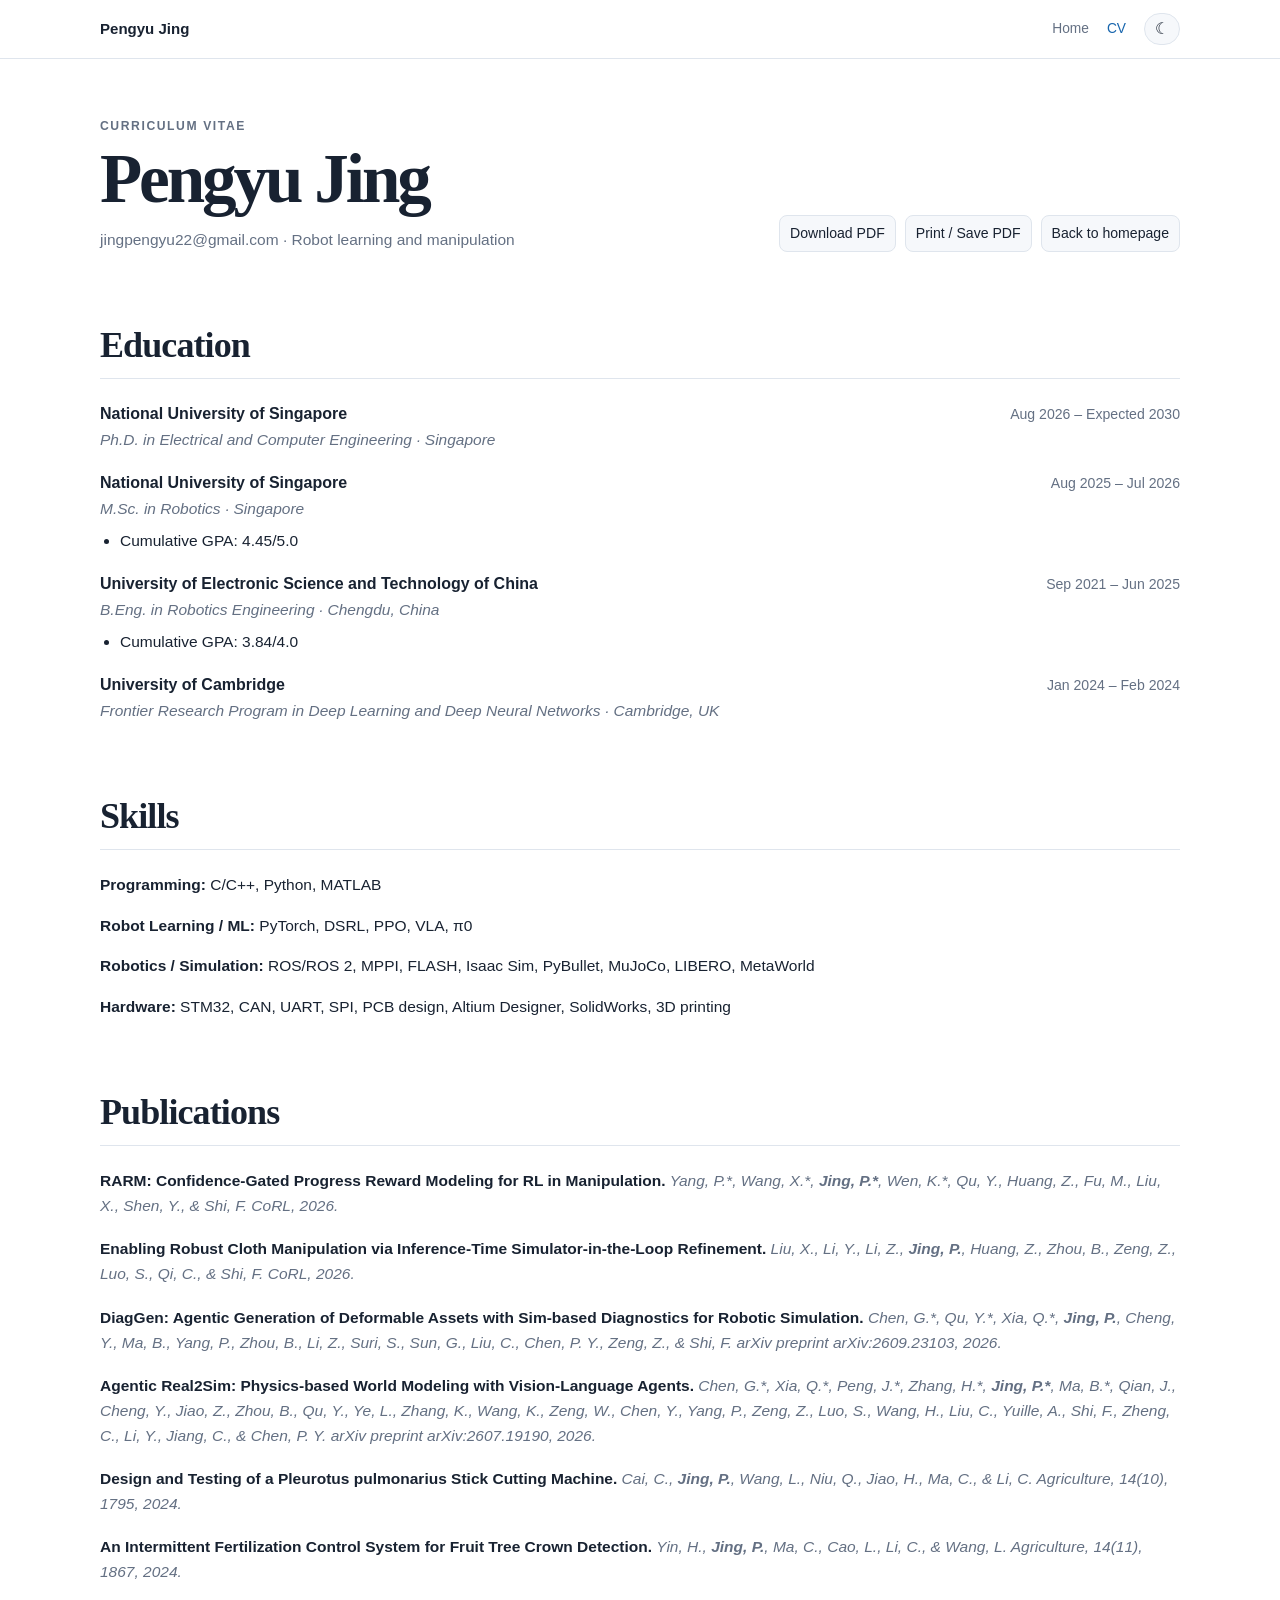
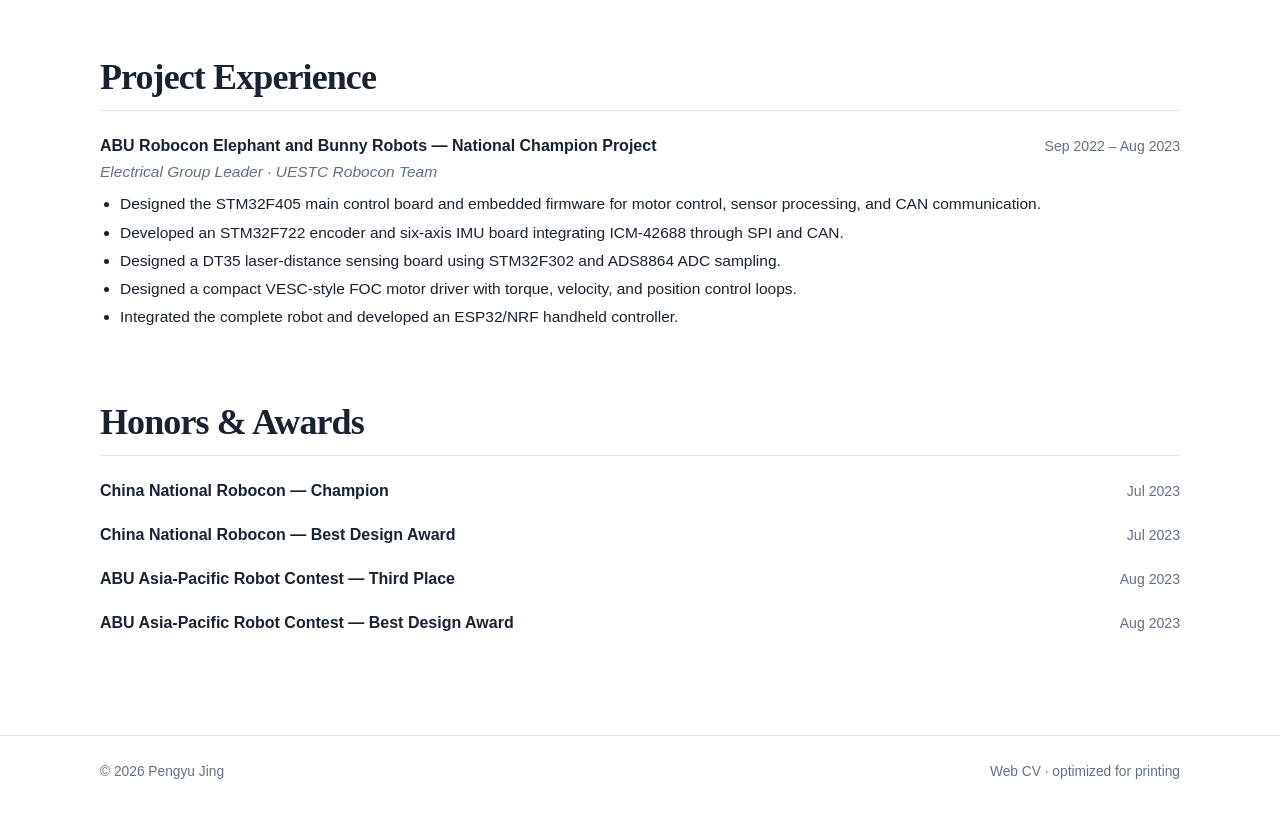
==== cv.html @ 0ee78180 "Add DiagGen and Agentic Real2Sim publications Add both arXiv preprints to the homepage publication l" ====
<!doctype html>
<html lang="en">
<head>
  <meta charset="utf-8">
  <meta name="viewport" content="width=device-width, initial-scale=1">
  <meta name="description" content="Curriculum vitae of Pengyu Jing.">
  <title>CV · Pengyu Jing</title>
  <link rel="canonical" href="https://pengyu-jing.github.io/cv.html">
  <link rel="icon" href="assets/favicon.svg" type="image/svg+xml">
  <link rel="stylesheet" href="assets/style.css">
</head>
<body>
<header class="site-header">
  <nav class="container nav" aria-label="Primary navigation">
    <a class="brand" href="index.html">Pengyu Jing</a>
    <div class="nav-links">
      <a href="index.html">Home</a>
      <a class="active" href="cv.html">CV</a>
      <button class="theme-button" data-theme-toggle aria-label="Toggle theme">☾</button>
    </div>
  </nav>
</header>

<main class="container">
  <div class="cv-header">
    <div>
      <p class="eyebrow">Curriculum Vitae</p>
      <h1>Pengyu Jing</h1>
      <p>jingpengyu22@gmail.com · Robot learning and manipulation</p>
    </div>
    <div class="cv-actions">
      <a class="button" href="assets/Pengyu-Jing-CV.pdf" target="_blank" rel="noreferrer">Download PDF</a>
      <button class="button" onclick="window.print()">Print / Save PDF</button>
      <a class="button" href="index.html">Back to homepage</a>
    </div>
  </div>

  <section class="cv-section">
    <h2>Education</h2>
    <div class="cv-entry">
      <div class="cv-entry-head"><strong>National University of Singapore</strong><span>Aug 2026 – Expected 2030</span></div>
      <em>Ph.D. in Electrical and Computer Engineering · Singapore</em>
    </div>
    <div class="cv-entry">
      <div class="cv-entry-head"><strong>National University of Singapore</strong><span>Aug 2025 – Jul 2026</span></div>
      <em>M.Sc. in Robotics · Singapore</em>
      <ul><li>Cumulative GPA: 4.45/5.0</li></ul>
    </div>
    <div class="cv-entry">
      <div class="cv-entry-head"><strong>University of Electronic Science and Technology of China</strong><span>Sep 2021 – Jun 2025</span></div>
      <em>B.Eng. in Robotics Engineering · Chengdu, China</em>
      <ul><li>Cumulative GPA: 3.84/4.0</li></ul>
    </div>
    <div class="cv-entry">
      <div class="cv-entry-head"><strong>University of Cambridge</strong><span>Jan 2024 – Feb 2024</span></div>
      <em>Frontier Research Program in Deep Learning and Deep Neural Networks · Cambridge, UK</em>
    </div>
  </section>

  <section class="cv-section">
    <h2>Skills</h2>
    <p><strong>Programming:</strong> C/C++, Python, MATLAB</p>
    <p><strong>Robot Learning / ML:</strong> PyTorch, DSRL, PPO, VLA, π0</p>
    <p><strong>Robotics / Simulation:</strong> ROS/ROS 2, MPPI, FLASH, Isaac Sim, PyBullet, MuJoCo, LIBERO, MetaWorld</p>
    <p><strong>Hardware:</strong> STM32, CAN, UART, SPI, PCB design, Altium Designer, SolidWorks, 3D printing</p>
  </section>

  <section class="cv-section">
    <h2>Publications</h2>
    <div class="cv-entry"><strong>RARM: Confidence-Gated Progress Reward Modeling for RL in Manipulation.</strong> <em>Yang, P.*, Wang, X.*, <strong>Jing, P.*</strong>, Wen, K.*, Qu, Y., Huang, Z., Fu, M., Liu, X., Shen, Y., &amp; Shi, F. CoRL, 2026.</em></div>
    <div class="cv-entry"><strong>Enabling Robust Cloth Manipulation via Inference-Time Simulator-in-the-Loop Refinement.</strong> <em>Liu, X., Li, Y., Li, Z., <strong>Jing, P.</strong>, Huang, Z., Zhou, B., Zeng, Z., Luo, S., Qi, C., &amp; Shi, F. CoRL, 2026.</em></div>
    <div class="cv-entry"><strong>DiagGen: Agentic Generation of Deformable Assets with Sim-based Diagnostics for Robotic Simulation.</strong> <em>Chen, G.*, Qu, Y.*, Xia, Q.*, <strong>Jing, P.</strong>, Cheng, Y., Ma, B., Yang, P., Zhou, B., Li, Z., Suri, S., Sun, G., Liu, C., Chen, P. Y., Zeng, Z., &amp; Shi, F. arXiv preprint arXiv:2609.23103, 2026.</em></div>
    <div class="cv-entry"><strong>Agentic Real2Sim: Physics-based World Modeling with Vision-Language Agents.</strong> <em>Chen, G.*, Xia, Q.*, Peng, J.*, Zhang, H.*, <strong>Jing, P.*</strong>, Ma, B.*, Qian, J., Cheng, Y., Jiao, Z., Zhou, B., Qu, Y., Ye, L., Zhang, K., Wang, K., Zeng, W., Chen, Y., Yang, P., Zeng, Z., Luo, S., Wang, H., Liu, C., Yuille, A., Shi, F., Zheng, C., Li, Y., Jiang, C., &amp; Chen, P. Y. arXiv preprint arXiv:2607.19190, 2026.</em></div>
    <div class="cv-entry"><strong>Design and Testing of a Pleurotus pulmonarius Stick Cutting Machine.</strong> <em>Cai, C., <strong>Jing, P.</strong>, Wang, L., Niu, Q., Jiao, H., Ma, C., &amp; Li, C. Agriculture, 14(10), 1795, 2024.</em></div>
    <div class="cv-entry"><strong>An Intermittent Fertilization Control System for Fruit Tree Crown Detection.</strong> <em>Yin, H., <strong>Jing, P.</strong>, Ma, C., Cao, L., Li, C., &amp; Wang, L. Agriculture, 14(11), 1867, 2024.</em></div>
  </section>

  <section class="cv-section">
    <h2>Project Experience</h2>
    <div class="cv-entry">
      <div class="cv-entry-head"><strong>ABU Robocon Elephant and Bunny Robots — National Champion Project</strong><span>Sep 2022 – Aug 2023</span></div>
      <em>Electrical Group Leader · UESTC Robocon Team</em>
      <ul>
        <li>Designed the STM32F405 main control board and embedded firmware for motor control, sensor processing, and CAN communication.</li>
        <li>Developed an STM32F722 encoder and six-axis IMU board integrating ICM-42688 through SPI and CAN.</li>
        <li>Designed a DT35 laser-distance sensing board using STM32F302 and ADS8864 ADC sampling.</li>
        <li>Designed a compact VESC-style FOC motor driver with torque, velocity, and position control loops.</li>
        <li>Integrated the complete robot and developed an ESP32/NRF handheld controller.</li>
      </ul>
    </div>
  </section>

  <section class="cv-section">
    <h2>Honors &amp; Awards</h2>
    <div class="cv-entry"><div class="cv-entry-head"><strong>China National Robocon — Champion</strong><span>Jul 2023</span></div></div>
    <div class="cv-entry"><div class="cv-entry-head"><strong>China National Robocon — Best Design Award</strong><span>Jul 2023</span></div></div>
    <div class="cv-entry"><div class="cv-entry-head"><strong>ABU Asia-Pacific Robot Contest — Third Place</strong><span>Aug 2023</span></div></div>
    <div class="cv-entry"><div class="cv-entry-head"><strong>ABU Asia-Pacific Robot Contest — Best Design Award</strong><span>Aug 2023</span></div></div>
  </section>
</main>

<footer class="site-footer"><div class="container footer-row"><span>© 2026 Pengyu Jing</span><span>Web CV · optimized for printing</span></div></footer>
<script src="assets/script.js"></script>
</body>
</html>
---- assets/style.css ----
:root {
  --bg: #ffffff;
  --surface: #ffffff;
  --surface-soft: #f6f8fb;
  --text: #182231;
  --muted: #647083;
  --line: #dfe5ed;
  --accent: #1765ad;
  --accent-hover: #0f4e89;
  --accent-soft: #edf5ff;
  --shadow-soft: 0 9px 28px rgba(32, 48, 67, 0.07);
  --max-width: 1080px;
}

[data-theme="dark"] {
  --bg: #11161d;
  --surface: #171e27;
  --surface-soft: #1d2631;
  --text: #eef3f8;
  --muted: #a9b5c2;
  --line: #2d3946;
  --accent: #82b4ef;
  --accent-hover: #aed0f5;
  --accent-soft: #1c2d42;
  --shadow-soft: 0 12px 30px rgba(0, 0, 0, 0.2);
}

* { box-sizing: border-box; }
html { scroll-behavior: smooth; }
body {
  margin: 0;
  background: var(--bg);
  color: var(--text);
  font-family: Inter, ui-sans-serif, -apple-system, BlinkMacSystemFont, "Segoe UI", Roboto, Helvetica, Arial, sans-serif;
  font-size: 15.5px;
  line-height: 1.62;
  text-rendering: optimizeLegibility;
}

a { color: var(--accent); text-decoration: none; }
a:hover { color: var(--accent-hover); text-decoration: underline; text-underline-offset: 3px; }
img, video { max-width: 100%; display: block; }

.container { width: min(calc(100% - 56px), var(--max-width)); margin: 0 auto; }

.site-header {
  position: sticky;
  top: 0;
  z-index: 20;
  background: var(--bg);
  background: color-mix(in srgb, var(--bg) 94%, transparent);
  -webkit-backdrop-filter: blur(14px);
  backdrop-filter: blur(14px);
  border-bottom: 1px solid var(--line);
}

.nav {
  min-height: 58px;
  display: flex;
  align-items: center;
  justify-content: space-between;
  gap: 20px;
}

.brand {
  color: var(--text);
  font-size: 0.94rem;
  font-weight: 760;
  white-space: nowrap;
}
.brand:hover { color: var(--text); text-decoration: none; }

.nav-links { display: flex; flex-wrap: wrap; align-items: center; gap: 18px; }
.nav-links a { color: var(--muted); font-size: 0.86rem; }
.nav-links a:hover,
.nav-links a.active { color: var(--accent); text-decoration: none; }

.theme-button {
  width: 36px;
  height: 32px;
  padding: 0;
  border: 1px solid var(--line);
  border-radius: 999px;
  background: var(--surface-soft);
  color: var(--text);
  cursor: pointer;
  font: inherit;
}
.theme-button:hover { border-color: var(--accent); }

main { padding: 48px 0 82px; }
section { scroll-margin-top: 78px; }
main > section:not(.hero) { margin-top: 72px; }

/* Hero: the portrait floats beside the introduction so later content can naturally
   use the space beneath it instead of leaving an empty left column. */
.hero {
  display: flow-root;
}

.profile-column {
  float: left;
  width: clamp(218px, 23vw, 248px);
  margin: 1px clamp(28px, 3.2vw, 42px) 18px 0;
}

.hero-content {
  min-width: 0;
}

.profile-photo {
  width: 100%;
  aspect-ratio: 1 / 1;
  object-fit: cover;
  object-position: center center;
  border-radius: 14px;
  border: 1px solid var(--line);
  box-shadow: var(--shadow-soft);
}

.eyebrow {
  margin: 0 0 8px;
  color: var(--accent);
  font-size: 0.76rem;
  font-weight: 780;
  letter-spacing: 0.13em;
  text-transform: uppercase;
}

h1, h2, h3 { color: var(--text); line-height: 1.22; }
h1 {
  margin: 0 0 3px;
  font-family: Georgia, "Times New Roman", serif;
  font-size: clamp(3rem, 5.4vw, 4.35rem);
  letter-spacing: -0.045em;
  font-weight: 600;
}
h2 {
  margin: 0 0 22px;
  padding: 0 0 10px;
  border-bottom: 1px solid var(--line);
  font-family: Georgia, "Times New Roman", serif;
  font-size: clamp(1.85rem, 3vw, 2.25rem);
  letter-spacing: -0.025em;
  font-weight: 600;
}
h3 { margin: 0 0 6px; font-size: 1rem; }

.hero-role {
  max-width: 760px;
  margin: 0 0 14px;
  color: var(--muted);
  font-size: 1.04rem;
  line-height: 1.48;
}
.hero p:not(.eyebrow):not(.hero-role):not(.highlight-line) { margin: 0 0 12px; }
.highlight-line { margin: 3px 0 0; font-weight: 760; line-height: 1.5; }

.link-row { display: flex; flex-wrap: wrap; gap: 9px; margin-top: 17px; }
.link-pill {
  display: inline-flex;
  align-items: center;
  gap: 7px;
  border: 1px solid var(--line);
  border-radius: 999px;
  padding: 6px 11px;
  color: var(--text);
  background: var(--surface-soft);
  font-size: 0.84rem;
  transition: transform .15s ease, border-color .15s ease, color .15s ease;
}
.link-pill:hover {
  border-color: var(--accent);
  border-color: color-mix(in srgb, var(--accent) 55%, var(--line));
  color: var(--accent);
  text-decoration: none;
  transform: translateY(-1px);
}
.link-pill svg { width: 14px; height: 14px; flex: 0 0 auto; }

.callout {
  clear: both;
  margin-top: 17px;
  padding: 12px 15px;
  border-left: 3px solid var(--accent);
  border-radius: 0 9px 9px 0;
  background: var(--accent-soft);
  font-size: 0.9rem;
}

.news-list { list-style: none; margin: 0; padding: 0; }
.news-list li {
  display: grid;
  grid-template-columns: 102px minmax(0, 1fr);
  gap: 17px;
  padding: 9px 0;
}
.news-date { color: var(--muted); font-size: 0.88rem; font-variant-numeric: tabular-nums; }

.publication {
  display: grid;
  grid-template-columns: 248px minmax(0, 1fr);
  gap: 25px;
  padding: 18px 0 22px;
  border-bottom: 1px solid var(--line);
}
.publication:first-of-type { padding-top: 2px; }
.pub-image {
  width: 248px;
  aspect-ratio: 16 / 9;
  object-fit: contain;
  padding: 7px;
  background: #fff;
  border: 1px solid var(--line);
  border-radius: 10px;
}
.pub-title { color: var(--text); font-size: 1rem; font-weight: 790; line-height: 1.42; }
.pub-authors { margin: 6px 0 2px; color: var(--muted); font-size: 0.88rem; }
.pub-venue { margin: 0 0 7px; font-size: 0.9rem; font-weight: 730; }
.pub-summary { margin: 7px 0 0; color: var(--muted); font-size: 0.9rem; }
.pub-links { display: flex; flex-wrap: wrap; gap: 12px; margin-top: 8px; font-size: 0.88rem; font-weight: 720; }

.compact-publications { margin: 20px 0 0; padding-left: 1.25rem; }
.compact-publications li { padding: 6px 0; }
.compact-publications .meta { color: var(--muted); }

.timeline { display: grid; gap: 0; }
.timeline-item {
  display: grid;
  grid-template-columns: 150px minmax(0, 1fr);
  gap: 28px;
  padding: 13px 0;
}
.timeline-date { color: var(--muted); font-size: 0.88rem; font-variant-numeric: tabular-nums; }
.timeline-copy p { margin: 3px 0 0; color: var(--muted); }

.media-figure { margin: 0 0 20px; }
.media-figure video {
  width: 100%;
  aspect-ratio: 16 / 9;
  background: #000;
  border: 1px solid var(--line);
  border-radius: 12px;
  box-shadow: var(--shadow-soft);
}
.media-figure figcaption { margin-top: 9px; color: var(--muted); font-size: 0.88rem; }

.awards-grid { display: grid; grid-template-columns: repeat(2, minmax(0, 1fr)); gap: 10px; }
.award {
  min-height: 84px;
  padding: 14px 16px;
  border: 1px solid var(--line);
  border-radius: 10px;
  background: var(--surface-soft);
}
.award strong { display: block; font-size: 0.96rem; }
.award span { display: block; margin-top: 3px; color: var(--muted); font-size: 0.84rem; }

.skills { display: flex; flex-wrap: wrap; gap: 8px; }
.skill {
  border: 1px solid var(--line);
  background: var(--surface-soft);
  color: var(--muted);
  padding: 4px 10px;
  border-radius: 999px;
  font-size: 0.82rem;
}

/* CV page */
.cv-header {
  display: flex;
  justify-content: space-between;
  gap: 24px;
  align-items: end;
  margin: 4px 0 30px;
}
.cv-header p { margin: 6px 0 0; color: var(--muted); }
.cv-actions { display: flex; gap: 9px; flex-wrap: wrap; }
.button {
  display: inline-flex;
  align-items: center;
  justify-content: center;
  border: 1px solid var(--line);
  border-radius: 8px;
  padding: 6px 10px;
  color: var(--text);
  background: var(--surface-soft);
  cursor: pointer;
  font: inherit;
  font-size: 0.88rem;
}
.button:hover { border-color: var(--accent); color: var(--accent); text-decoration: none; }
.cv-section { margin-top: 40px; }
.cv-entry { margin: 0 0 18px; }
.cv-entry-head { display: flex; align-items: baseline; justify-content: space-between; gap: 16px; }
.cv-entry-head strong { font-size: 1rem; }
.cv-entry-head span { color: var(--muted); white-space: nowrap; font-size: 0.88rem; }
.cv-entry em { color: var(--muted); }
.cv-entry ul { margin: 7px 0 0; padding-left: 1.25rem; }
.cv-entry li { margin: 3px 0; }

.site-footer {
  border-top: 1px solid var(--line);
  padding: 25px 0 38px;
  color: var(--muted);
  font-size: 0.86rem;
}
.footer-row { display: flex; justify-content: space-between; gap: 20px; flex-wrap: wrap; }

@media (max-width: 820px) {
  .container { width: min(calc(100% - 36px), var(--max-width)); }
  .profile-column { width: 190px; margin-right: 25px; }
  h1 { font-size: clamp(2.65rem, 7vw, 3.45rem); }
  .publication { grid-template-columns: 220px minmax(0, 1fr); gap: 20px; }
  .pub-image { width: 220px; }
}

@media (max-width: 680px) {
  .nav { padding: 10px 0; align-items: flex-start; }
  .nav-links { justify-content: flex-end; gap: 9px 13px; }
  main { padding: 30px 0 58px; }
  .hero { display: block; }
  .profile-column {
    float: none;
    width: min(72vw, 300px);
    margin: 0 auto 22px;
  }
  .profile-photo { border-radius: 13px; }
  .publication { grid-template-columns: 1fr; }
  .pub-image { width: 100%; }
  .timeline-item { grid-template-columns: 1fr; gap: 2px; }
  .cv-header { align-items: flex-start; flex-direction: column; }
}

@media (max-width: 520px) {
  .container { width: min(calc(100% - 36px), var(--max-width)); }
  .brand { display: none; }
  .nav { position: relative; justify-content: flex-start; padding-right: 40px; }
  .nav-links { width: 100%; justify-content: flex-start; gap: 6px 9px; }
  .nav-links a { font-size: 0.77rem; }
  .theme-button { position: absolute; right: 0; top: 9px; width: 31px; height: 27px; }
  main { padding: 26px 0 48px; }
  main > section:not(.hero) { margin-top: 44px; }
  h2 { margin-bottom: 18px; }
  .profile-column { width: min(70vw, 250px); }
  h1 { font-size: clamp(2.5rem, 13vw, 3.2rem); }
  .hero-role { font-size: 0.98rem; }
  .news-list li { grid-template-columns: 1fr; gap: 2px; padding: 8px 0; }
  .awards-grid { grid-template-columns: 1fr; gap: 8px; }
  .award { min-height: 0; padding: 12px 14px; }
}

@media print {
  .site-header, .site-footer, .cv-actions { display: none !important; }
  :root { --text: #000; --muted: #333; --line: #bbb; --bg: #fff; --surface: #fff; --surface-soft: #fff; }
  body { background: #fff; font-size: 10.5pt; line-height: 1.42; }
  main { padding: 0; }
  .container { width: 100%; max-width: none; }
  .cv-section { margin-top: 21px; }
  .cv-entry { break-inside: avoid; margin-bottom: 12px; }
  h2 { font-size: 15pt; margin-bottom: 10px; }
}
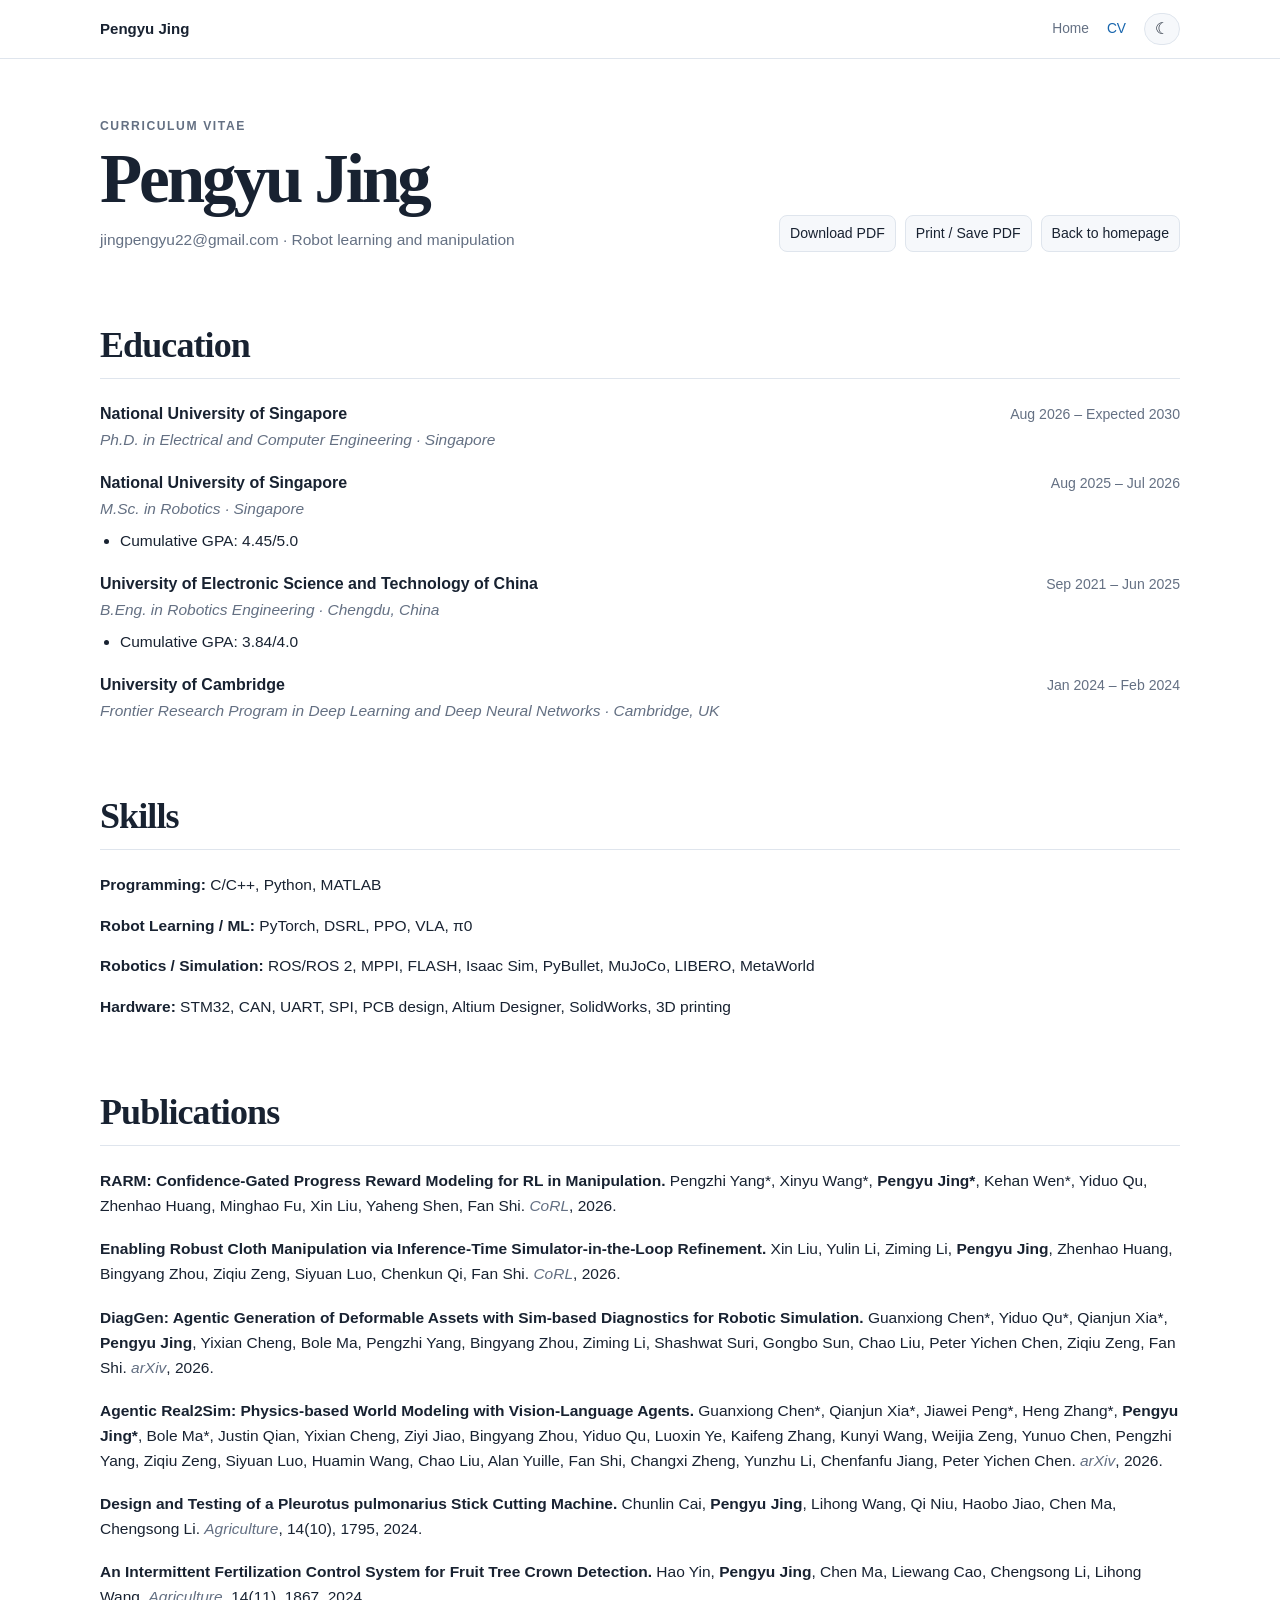
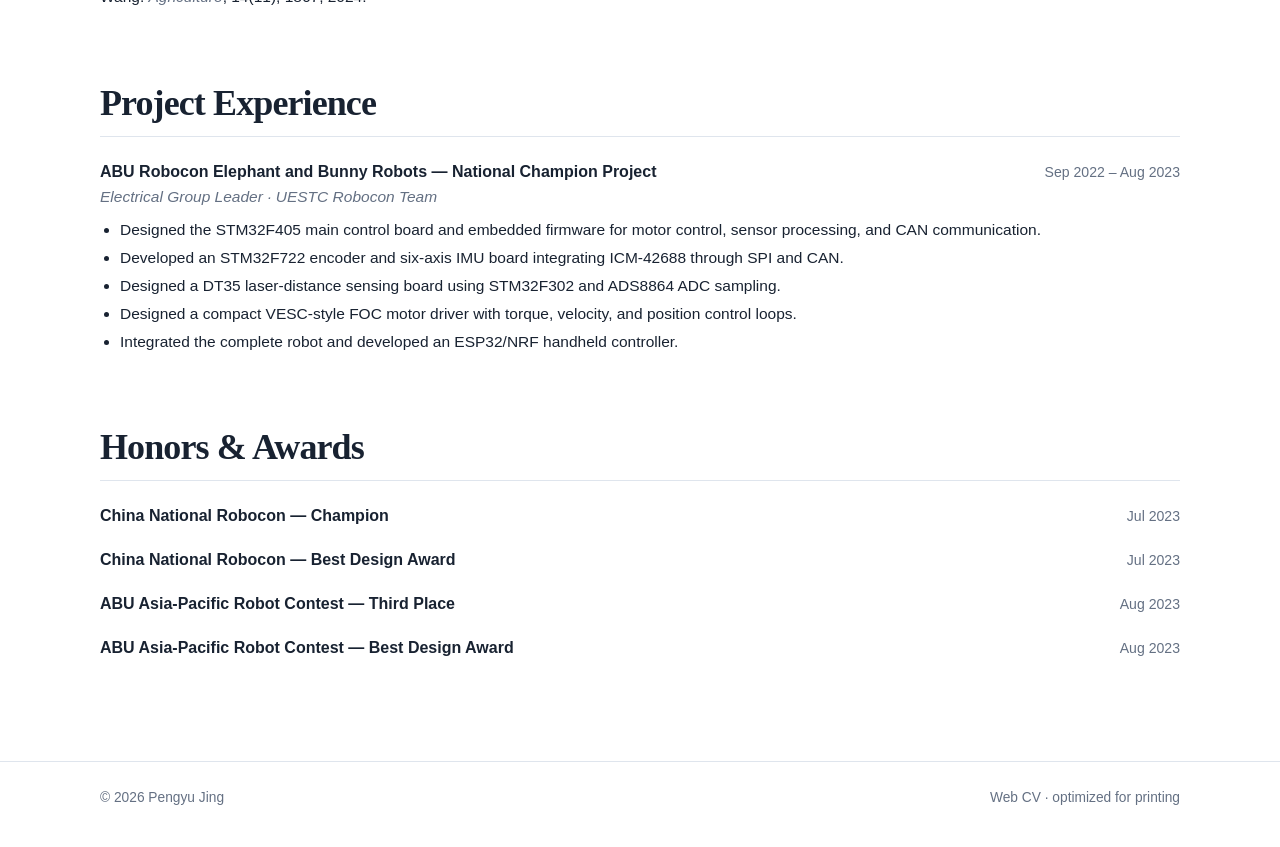
==== commit b341b03f: "Update CV publications format and PDF Use full author names, list all Agentic Real2Sim authors, add " ====
--- a/cv.html
+++ b/cv.html
@@ -67,12 +67,12 @@
 
   <section class="cv-section">
     <h2>Publications</h2>
-    <div class="cv-entry"><strong>RARM: Confidence-Gated Progress Reward Modeling for RL in Manipulation.</strong> <em>Yang, P.*, Wang, X.*, <strong>Jing, P.*</strong>, Wen, K.*, Qu, Y., Huang, Z., Fu, M., Liu, X., Shen, Y., &amp; Shi, F. CoRL, 2026.</em></div>
-    <div class="cv-entry"><strong>Enabling Robust Cloth Manipulation via Inference-Time Simulator-in-the-Loop Refinement.</strong> <em>Liu, X., Li, Y., Li, Z., <strong>Jing, P.</strong>, Huang, Z., Zhou, B., Zeng, Z., Luo, S., Qi, C., &amp; Shi, F. CoRL, 2026.</em></div>
-    <div class="cv-entry"><strong>DiagGen: Agentic Generation of Deformable Assets with Sim-based Diagnostics for Robotic Simulation.</strong> <em>Chen, G.*, Qu, Y.*, Xia, Q.*, <strong>Jing, P.</strong>, Cheng, Y., Ma, B., Yang, P., Zhou, B., Li, Z., Suri, S., Sun, G., Liu, C., Chen, P. Y., Zeng, Z., &amp; Shi, F. arXiv preprint arXiv:2609.23103, 2026.</em></div>
-    <div class="cv-entry"><strong>Agentic Real2Sim: Physics-based World Modeling with Vision-Language Agents.</strong> <em>Chen, G.*, Xia, Q.*, Peng, J.*, Zhang, H.*, <strong>Jing, P.*</strong>, Ma, B.*, Qian, J., Cheng, Y., Jiao, Z., Zhou, B., Qu, Y., Ye, L., Zhang, K., Wang, K., Zeng, W., Chen, Y., Yang, P., Zeng, Z., Luo, S., Wang, H., Liu, C., Yuille, A., Shi, F., Zheng, C., Li, Y., Jiang, C., &amp; Chen, P. Y. arXiv preprint arXiv:2607.19190, 2026.</em></div>
-    <div class="cv-entry"><strong>Design and Testing of a Pleurotus pulmonarius Stick Cutting Machine.</strong> <em>Cai, C., <strong>Jing, P.</strong>, Wang, L., Niu, Q., Jiao, H., Ma, C., &amp; Li, C. Agriculture, 14(10), 1795, 2024.</em></div>
-    <div class="cv-entry"><strong>An Intermittent Fertilization Control System for Fruit Tree Crown Detection.</strong> <em>Yin, H., <strong>Jing, P.</strong>, Ma, C., Cao, L., Li, C., &amp; Wang, L. Agriculture, 14(11), 1867, 2024.</em></div>
+    <div class="cv-entry"><strong>RARM: Confidence-Gated Progress Reward Modeling for RL in Manipulation.</strong> Pengzhi Yang*, Xinyu Wang*, <strong>Pengyu Jing*</strong>, Kehan Wen*, Yiduo Qu, Zhenhao Huang, Minghao Fu, Xin Liu, Yaheng Shen, Fan Shi. <em>CoRL</em>, 2026.</div>
+    <div class="cv-entry"><strong>Enabling Robust Cloth Manipulation via Inference-Time Simulator-in-the-Loop Refinement.</strong> Xin Liu, Yulin Li, Ziming Li, <strong>Pengyu Jing</strong>, Zhenhao Huang, Bingyang Zhou, Ziqiu Zeng, Siyuan Luo, Chenkun Qi, Fan Shi. <em>CoRL</em>, 2026.</div>
+    <div class="cv-entry"><strong>DiagGen: Agentic Generation of Deformable Assets with Sim-based Diagnostics for Robotic Simulation.</strong> Guanxiong Chen*, Yiduo Qu*, Qianjun Xia*, <strong>Pengyu Jing</strong>, Yixian Cheng, Bole Ma, Pengzhi Yang, Bingyang Zhou, Ziming Li, Shashwat Suri, Gongbo Sun, Chao Liu, Peter Yichen Chen, Ziqiu Zeng, Fan Shi. <em>arXiv</em>, 2026.</div>
+    <div class="cv-entry"><strong>Agentic Real2Sim: Physics-based World Modeling with Vision-Language Agents.</strong> Guanxiong Chen*, Qianjun Xia*, Jiawei Peng*, Heng Zhang*, <strong>Pengyu Jing*</strong>, Bole Ma*, Justin Qian, Yixian Cheng, Ziyi Jiao, Bingyang Zhou, Yiduo Qu, Luoxin Ye, Kaifeng Zhang, Kunyi Wang, Weijia Zeng, Yunuo Chen, Pengzhi Yang, Ziqiu Zeng, Siyuan Luo, Huamin Wang, Chao Liu, Alan Yuille, Fan Shi, Changxi Zheng, Yunzhu Li, Chenfanfu Jiang, Peter Yichen Chen. <em>arXiv</em>, 2026.</div>
+    <div class="cv-entry"><strong>Design and Testing of a Pleurotus pulmonarius Stick Cutting Machine.</strong> Chunlin Cai, <strong>Pengyu Jing</strong>, Lihong Wang, Qi Niu, Haobo Jiao, Chen Ma, Chengsong Li. <em>Agriculture</em>, 14(10), 1795, 2024.</div>
+    <div class="cv-entry"><strong>An Intermittent Fertilization Control System for Fruit Tree Crown Detection.</strong> Hao Yin, <strong>Pengyu Jing</strong>, Chen Ma, Liewang Cao, Chengsong Li, Lihong Wang. <em>Agriculture</em>, 14(11), 1867, 2024.</div>
   </section>
 
   <section class="cv-section">
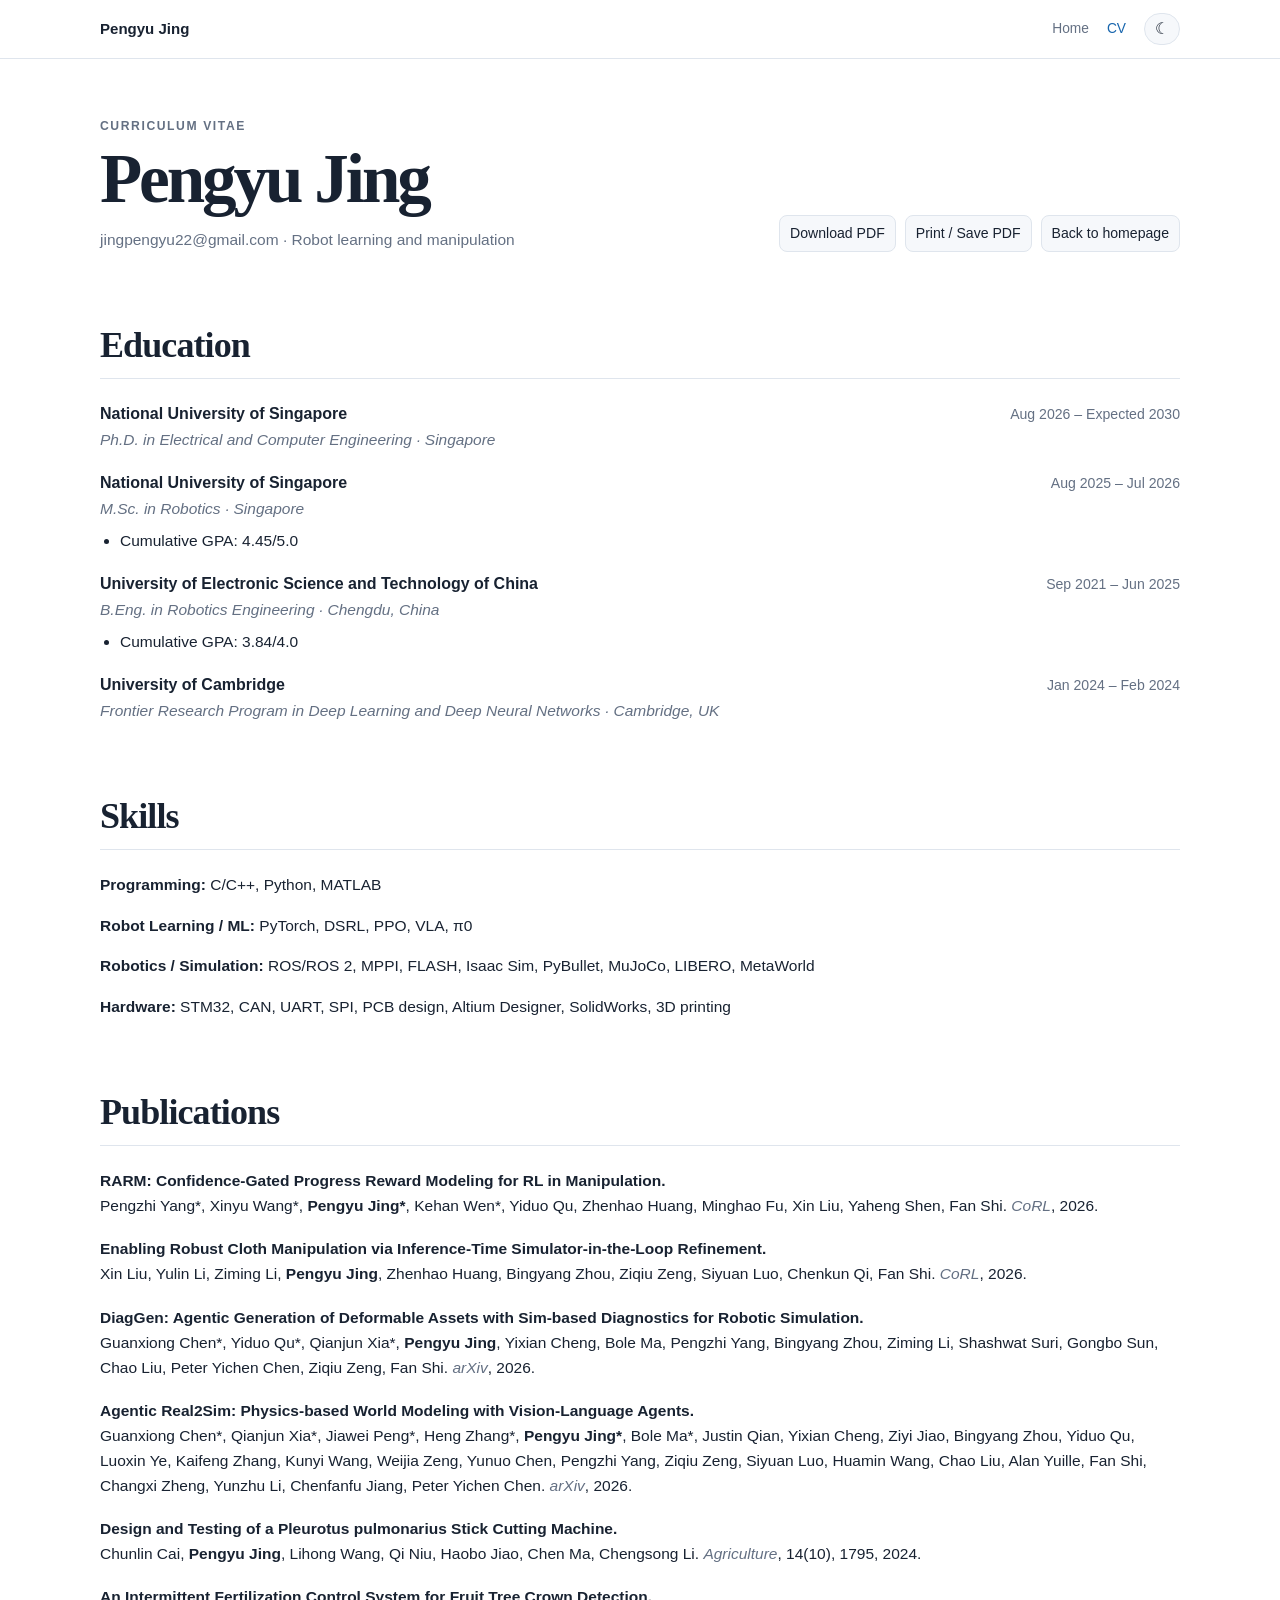
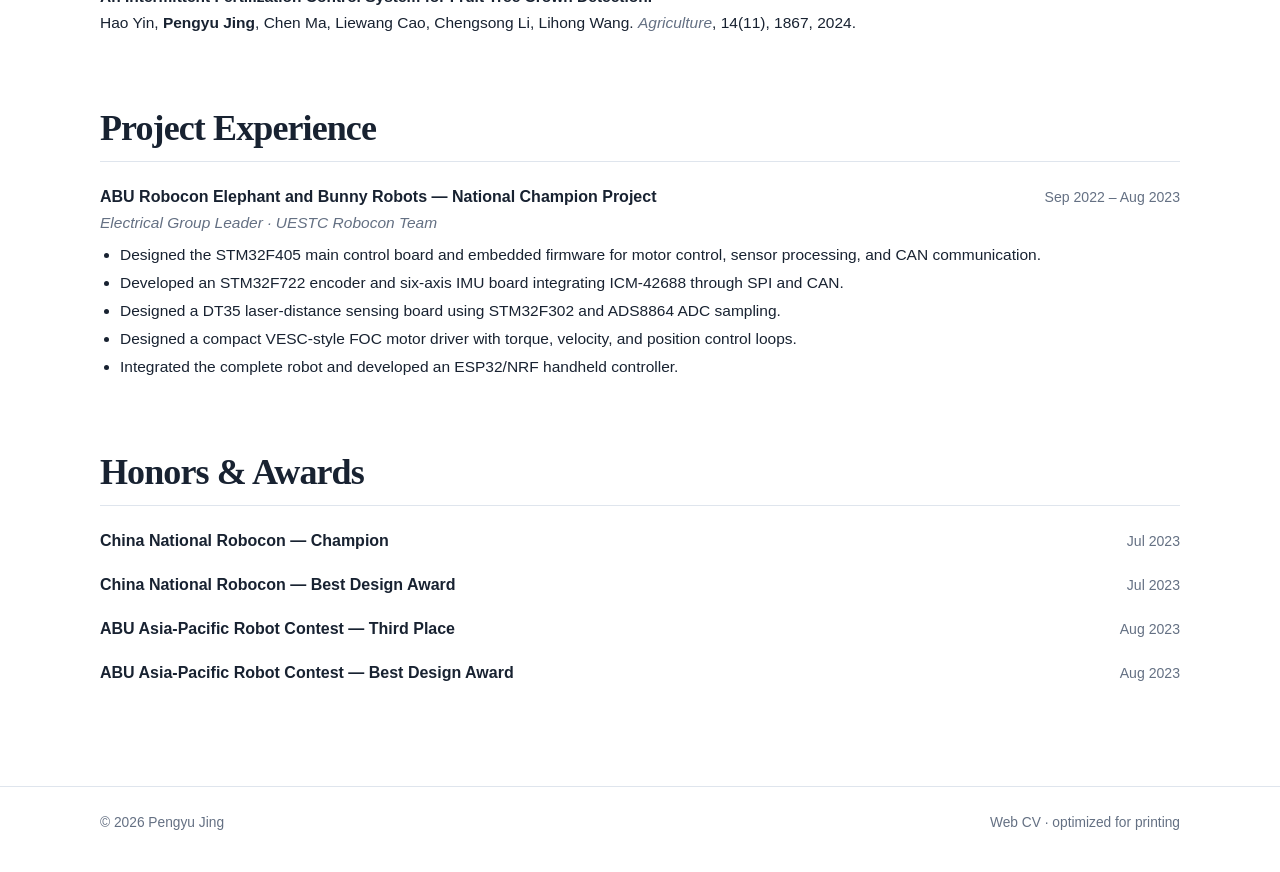
==== commit 25065dfd: "Put CV publication authors on their own line" ====
--- a/cv.html
+++ b/cv.html
@@ -67,12 +67,12 @@
 
   <section class="cv-section">
     <h2>Publications</h2>
-    <div class="cv-entry"><strong>RARM: Confidence-Gated Progress Reward Modeling for RL in Manipulation.</strong> Pengzhi Yang*, Xinyu Wang*, <strong>Pengyu Jing*</strong>, Kehan Wen*, Yiduo Qu, Zhenhao Huang, Minghao Fu, Xin Liu, Yaheng Shen, Fan Shi. <em>CoRL</em>, 2026.</div>
-    <div class="cv-entry"><strong>Enabling Robust Cloth Manipulation via Inference-Time Simulator-in-the-Loop Refinement.</strong> Xin Liu, Yulin Li, Ziming Li, <strong>Pengyu Jing</strong>, Zhenhao Huang, Bingyang Zhou, Ziqiu Zeng, Siyuan Luo, Chenkun Qi, Fan Shi. <em>CoRL</em>, 2026.</div>
-    <div class="cv-entry"><strong>DiagGen: Agentic Generation of Deformable Assets with Sim-based Diagnostics for Robotic Simulation.</strong> Guanxiong Chen*, Yiduo Qu*, Qianjun Xia*, <strong>Pengyu Jing</strong>, Yixian Cheng, Bole Ma, Pengzhi Yang, Bingyang Zhou, Ziming Li, Shashwat Suri, Gongbo Sun, Chao Liu, Peter Yichen Chen, Ziqiu Zeng, Fan Shi. <em>arXiv</em>, 2026.</div>
-    <div class="cv-entry"><strong>Agentic Real2Sim: Physics-based World Modeling with Vision-Language Agents.</strong> Guanxiong Chen*, Qianjun Xia*, Jiawei Peng*, Heng Zhang*, <strong>Pengyu Jing*</strong>, Bole Ma*, Justin Qian, Yixian Cheng, Ziyi Jiao, Bingyang Zhou, Yiduo Qu, Luoxin Ye, Kaifeng Zhang, Kunyi Wang, Weijia Zeng, Yunuo Chen, Pengzhi Yang, Ziqiu Zeng, Siyuan Luo, Huamin Wang, Chao Liu, Alan Yuille, Fan Shi, Changxi Zheng, Yunzhu Li, Chenfanfu Jiang, Peter Yichen Chen. <em>arXiv</em>, 2026.</div>
-    <div class="cv-entry"><strong>Design and Testing of a Pleurotus pulmonarius Stick Cutting Machine.</strong> Chunlin Cai, <strong>Pengyu Jing</strong>, Lihong Wang, Qi Niu, Haobo Jiao, Chen Ma, Chengsong Li. <em>Agriculture</em>, 14(10), 1795, 2024.</div>
-    <div class="cv-entry"><strong>An Intermittent Fertilization Control System for Fruit Tree Crown Detection.</strong> Hao Yin, <strong>Pengyu Jing</strong>, Chen Ma, Liewang Cao, Chengsong Li, Lihong Wang. <em>Agriculture</em>, 14(11), 1867, 2024.</div>
+    <div class="cv-entry"><strong>RARM: Confidence-Gated Progress Reward Modeling for RL in Manipulation.</strong><br>Pengzhi Yang*, Xinyu Wang*, <strong>Pengyu Jing*</strong>, Kehan Wen*, Yiduo Qu, Zhenhao Huang, Minghao Fu, Xin Liu, Yaheng Shen, Fan Shi. <em>CoRL</em>, 2026.</div>
+    <div class="cv-entry"><strong>Enabling Robust Cloth Manipulation via Inference-Time Simulator-in-the-Loop Refinement.</strong><br>Xin Liu, Yulin Li, Ziming Li, <strong>Pengyu Jing</strong>, Zhenhao Huang, Bingyang Zhou, Ziqiu Zeng, Siyuan Luo, Chenkun Qi, Fan Shi. <em>CoRL</em>, 2026.</div>
+    <div class="cv-entry"><strong>DiagGen: Agentic Generation of Deformable Assets with Sim-based Diagnostics for Robotic Simulation.</strong><br>Guanxiong Chen*, Yiduo Qu*, Qianjun Xia*, <strong>Pengyu Jing</strong>, Yixian Cheng, Bole Ma, Pengzhi Yang, Bingyang Zhou, Ziming Li, Shashwat Suri, Gongbo Sun, Chao Liu, Peter Yichen Chen, Ziqiu Zeng, Fan Shi. <em>arXiv</em>, 2026.</div>
+    <div class="cv-entry"><strong>Agentic Real2Sim: Physics-based World Modeling with Vision-Language Agents.</strong><br>Guanxiong Chen*, Qianjun Xia*, Jiawei Peng*, Heng Zhang*, <strong>Pengyu Jing*</strong>, Bole Ma*, Justin Qian, Yixian Cheng, Ziyi Jiao, Bingyang Zhou, Yiduo Qu, Luoxin Ye, Kaifeng Zhang, Kunyi Wang, Weijia Zeng, Yunuo Chen, Pengzhi Yang, Ziqiu Zeng, Siyuan Luo, Huamin Wang, Chao Liu, Alan Yuille, Fan Shi, Changxi Zheng, Yunzhu Li, Chenfanfu Jiang, Peter Yichen Chen. <em>arXiv</em>, 2026.</div>
+    <div class="cv-entry"><strong>Design and Testing of a Pleurotus pulmonarius Stick Cutting Machine.</strong><br>Chunlin Cai, <strong>Pengyu Jing</strong>, Lihong Wang, Qi Niu, Haobo Jiao, Chen Ma, Chengsong Li. <em>Agriculture</em>, 14(10), 1795, 2024.</div>
+    <div class="cv-entry"><strong>An Intermittent Fertilization Control System for Fruit Tree Crown Detection.</strong><br>Hao Yin, <strong>Pengyu Jing</strong>, Chen Ma, Liewang Cao, Chengsong Li, Lihong Wang. <em>Agriculture</em>, 14(11), 1867, 2024.</div>
   </section>
 
   <section class="cv-section">
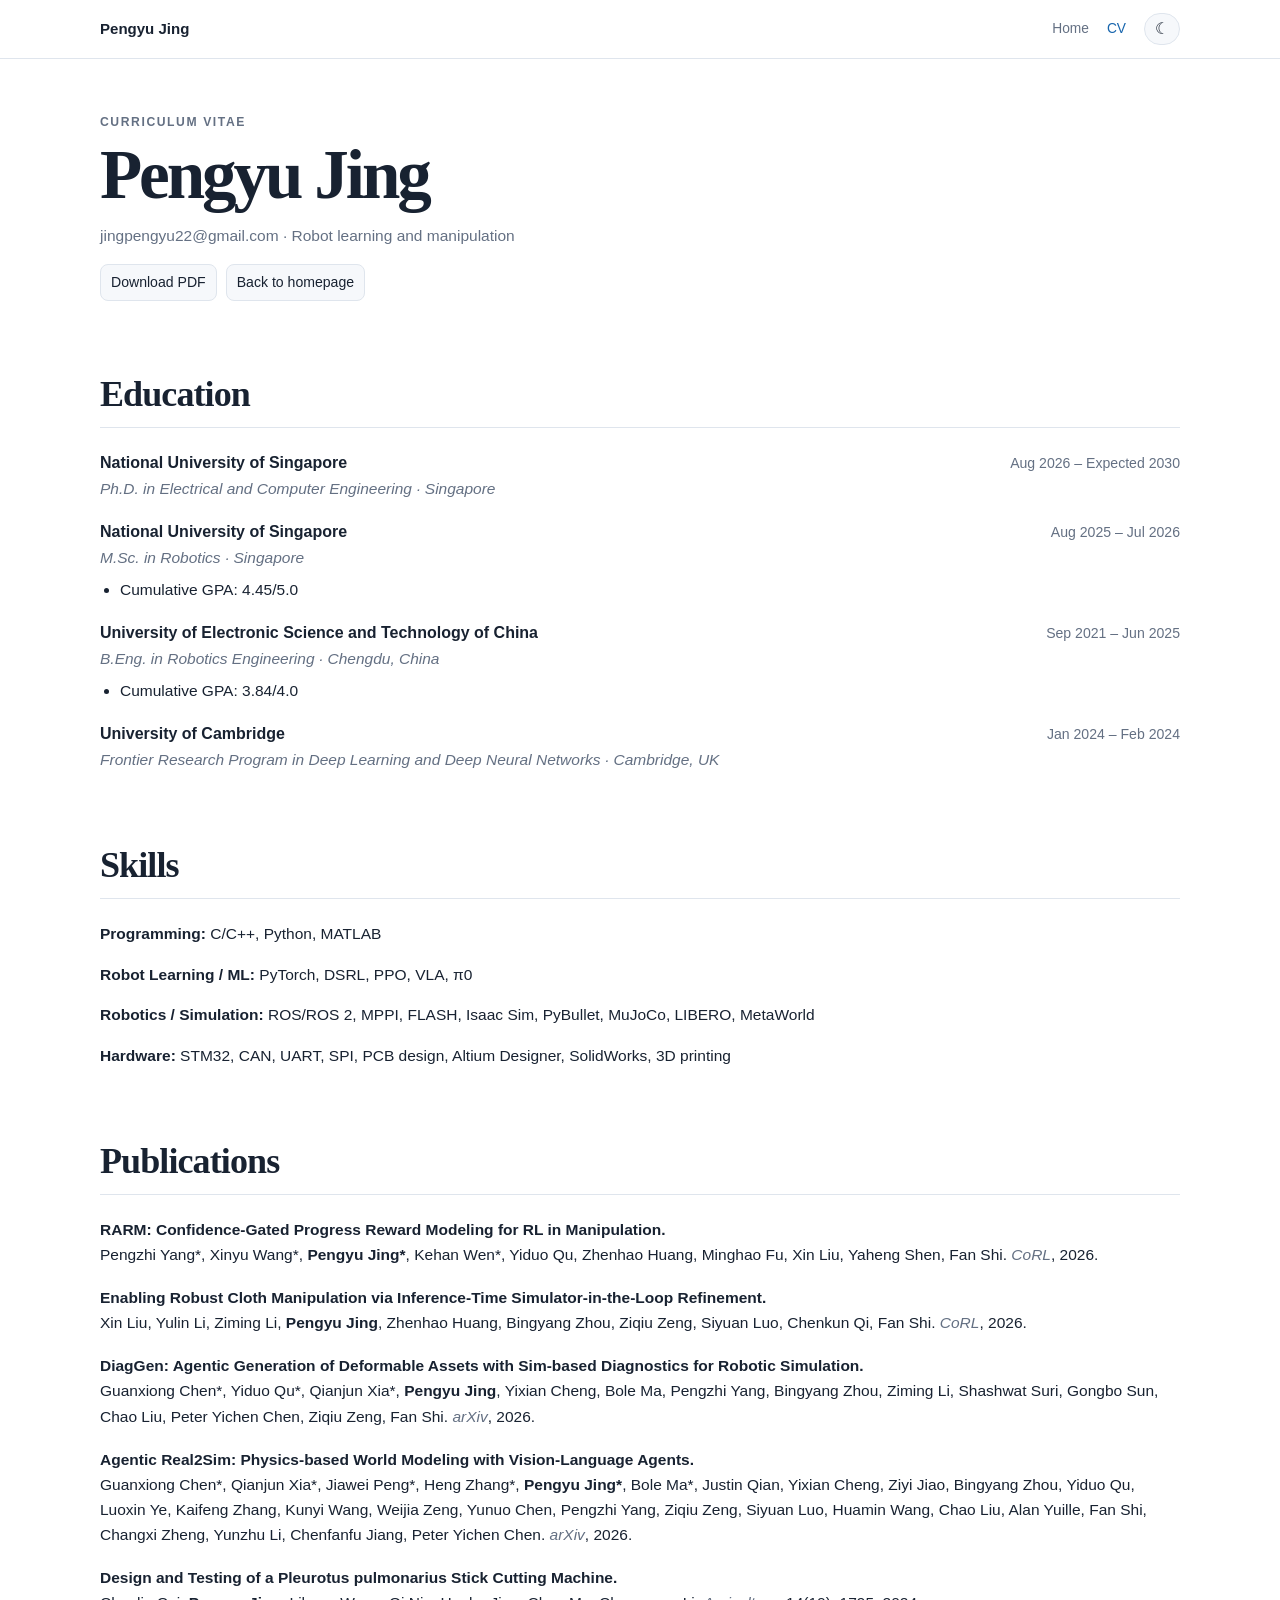
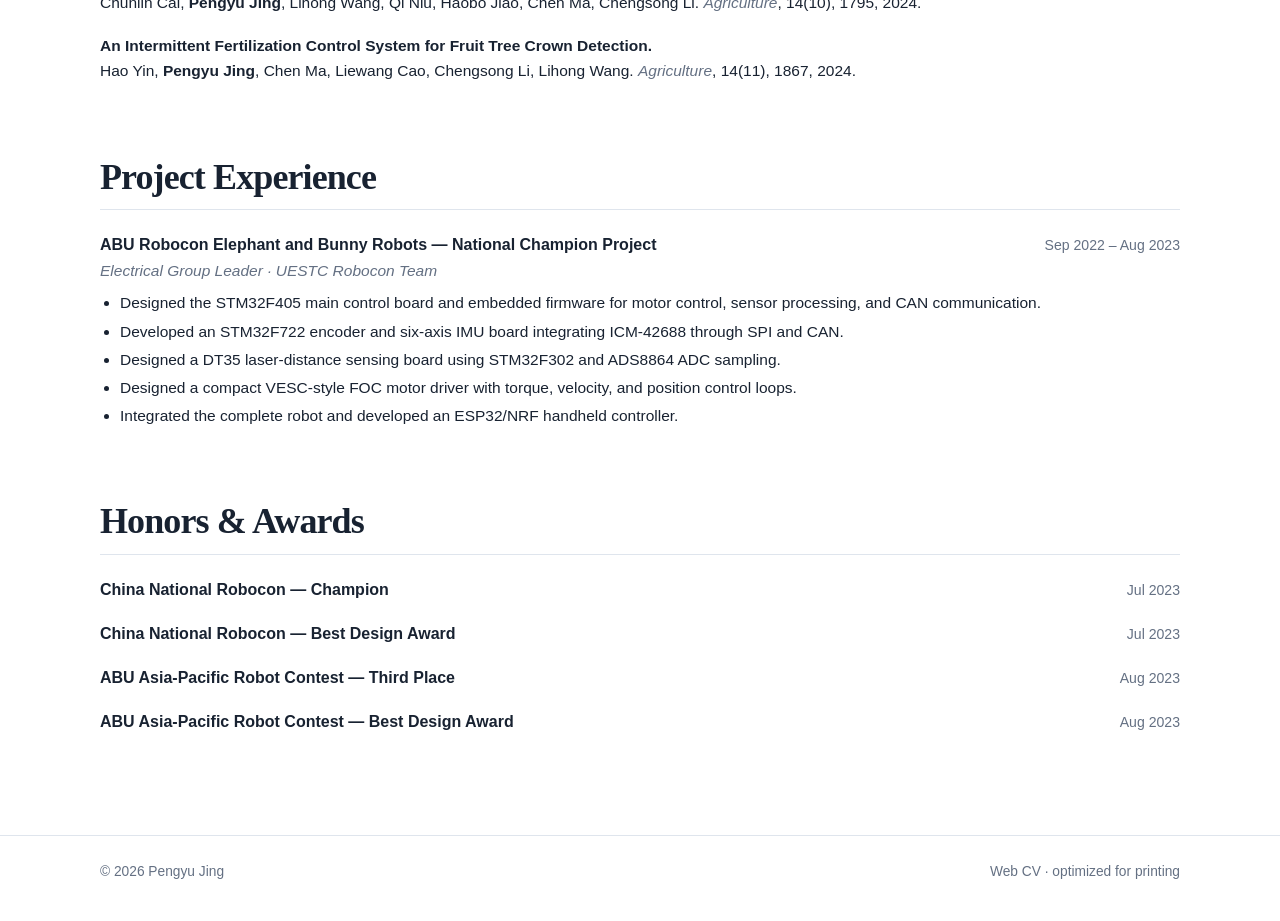
==== commit 560402f5: "Remove CV print button and move actions below header Co-Authored-By: Claude Opus 5.5 <noreply@anthro" ====
--- a/cv.html
+++ b/cv.html
@@ -30,7 +30,6 @@
     </div>
     <div class="cv-actions">
       <a class="button" href="assets/Pengyu-Jing-CV.pdf" target="_blank" rel="noreferrer">Download PDF</a>
-      <button class="button" onclick="window.print()">Print / Save PDF</button>
       <a class="button" href="index.html">Back to homepage</a>
     </div>
   </div>
--- a/assets/style.css
+++ b/assets/style.css
@@ -267,15 +267,9 @@
 }
 
 /* CV page */
-.cv-header {
-  display: flex;
-  justify-content: space-between;
-  gap: 24px;
-  align-items: end;
-  margin: 4px 0 30px;
-}
+.cv-header { margin: 4px 0 30px; }
 .cv-header p { margin: 6px 0 0; color: var(--muted); }
-.cv-actions { display: flex; gap: 9px; flex-wrap: wrap; }
+.cv-actions { display: flex; gap: 9px; flex-wrap: wrap; margin-top: 16px; }
 .button {
   display: inline-flex;
   align-items: center;
@@ -329,7 +323,6 @@
   .publication { grid-template-columns: 1fr; }
   .pub-image { width: 100%; }
   .timeline-item { grid-template-columns: 1fr; gap: 2px; }
-  .cv-header { align-items: flex-start; flex-direction: column; }
 }
 
 @media (max-width: 520px) {
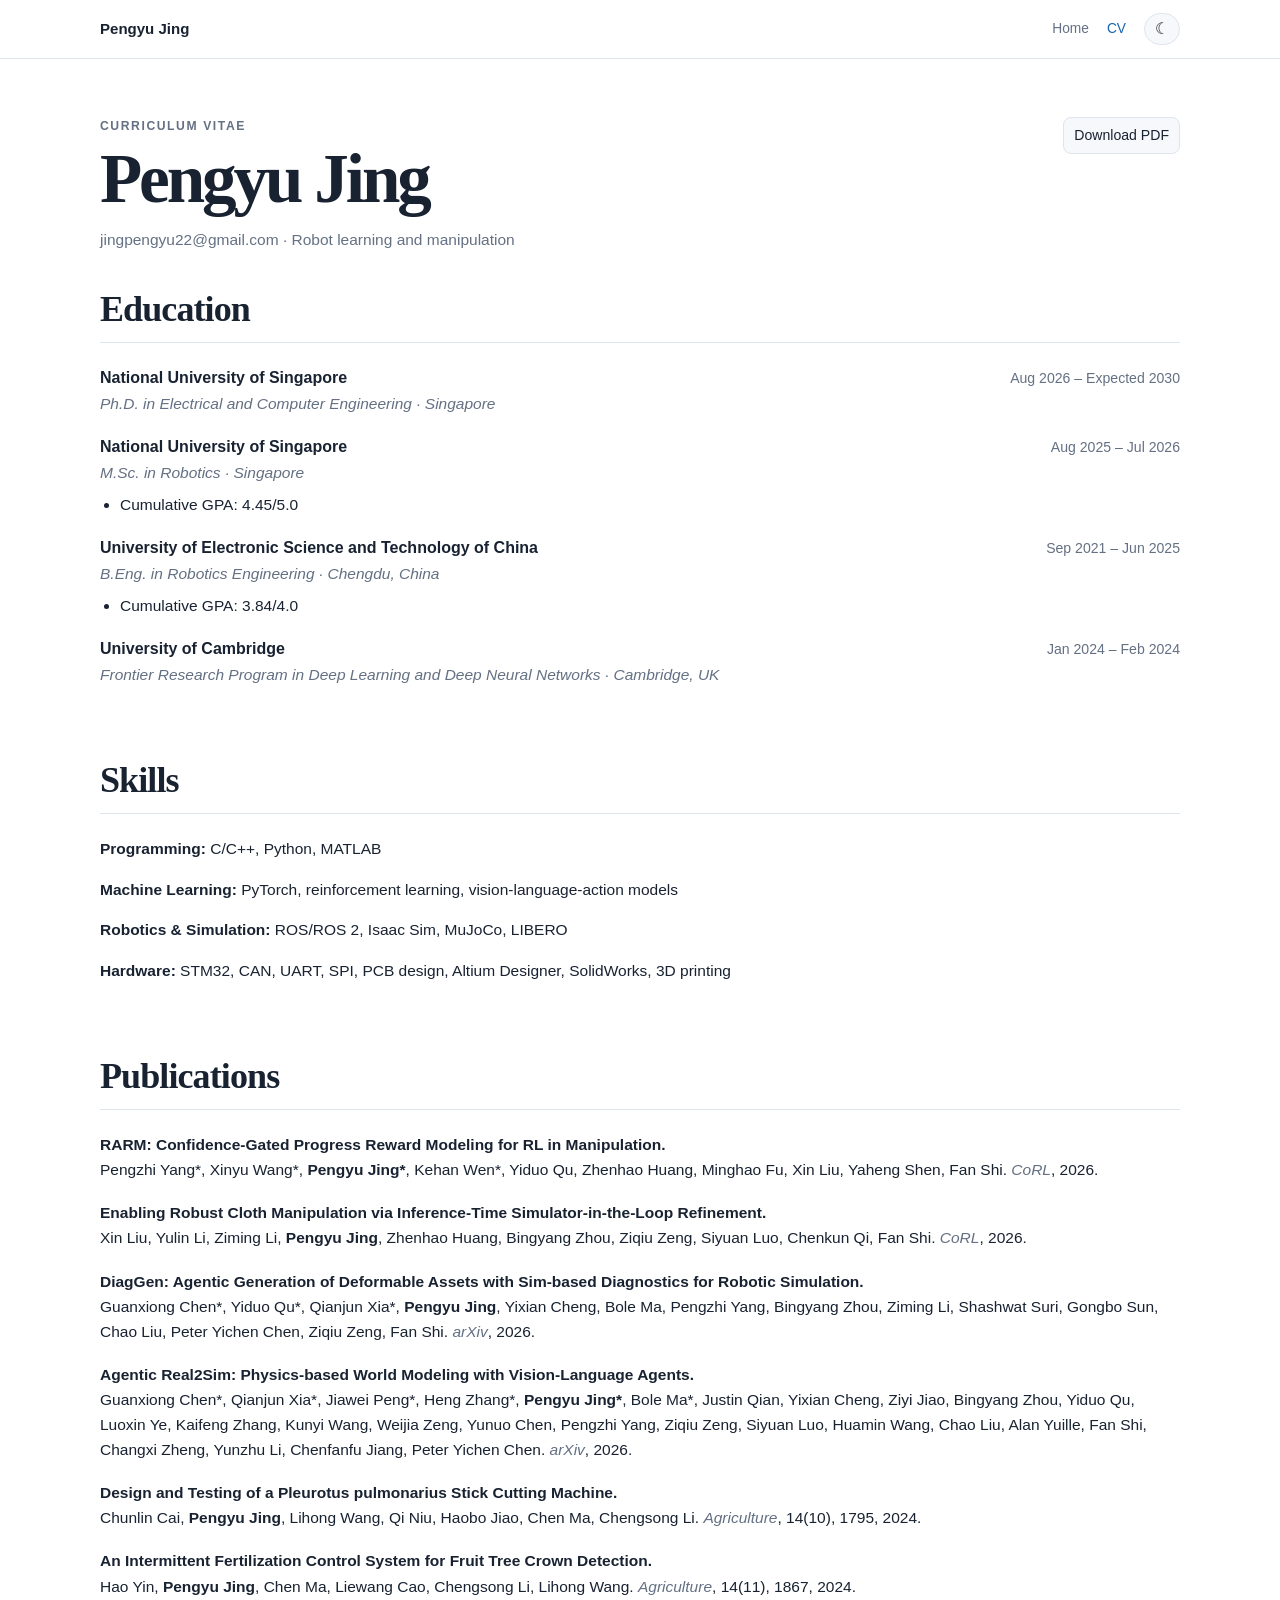
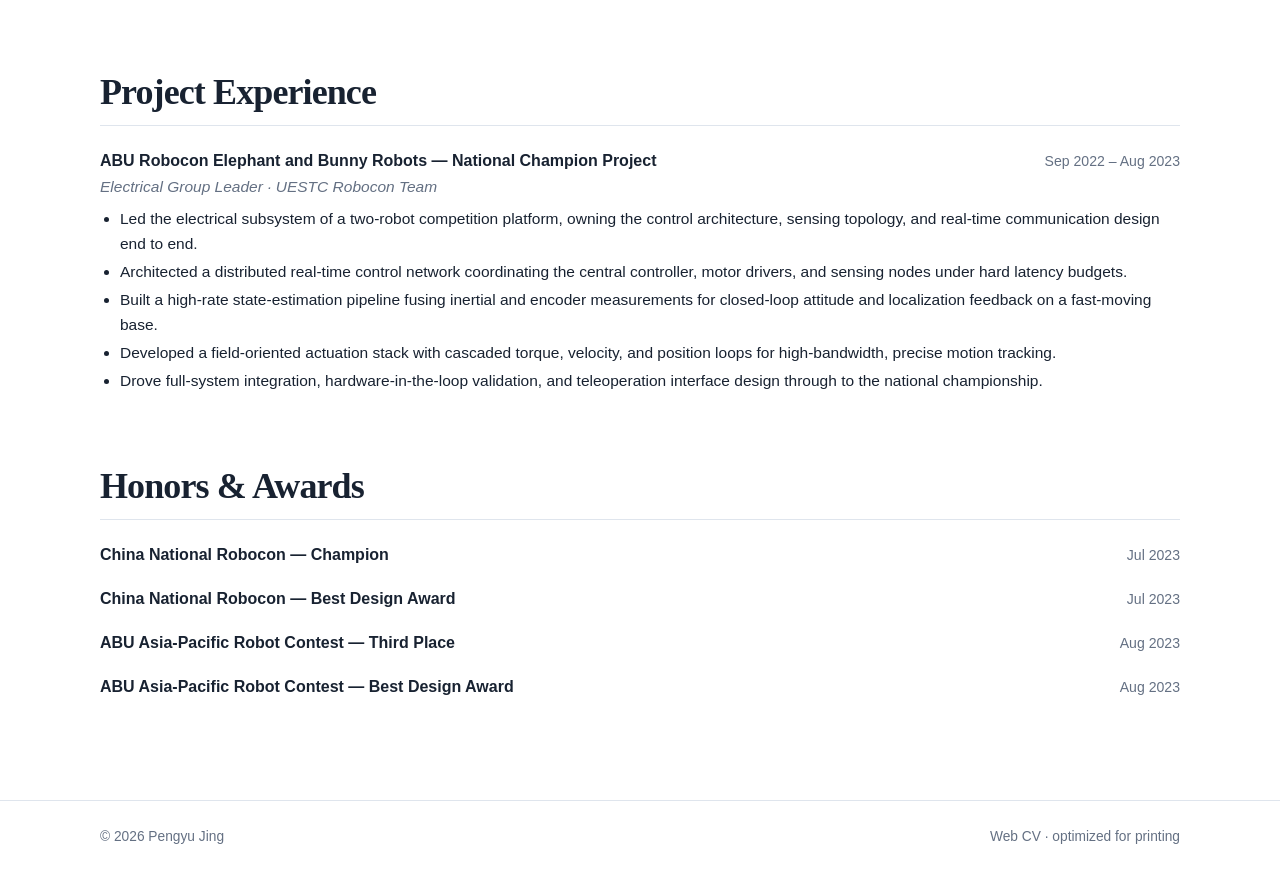
==== commit 556da928: "Streamline CV skills and project write-ups - Move Download PDF to the CV header's top right and drop" ====
--- a/cv.html
+++ b/cv.html
@@ -30,7 +30,6 @@
     </div>
     <div class="cv-actions">
       <a class="button" href="assets/Pengyu-Jing-CV.pdf" target="_blank" rel="noreferrer">Download PDF</a>
-      <a class="button" href="index.html">Back to homepage</a>
     </div>
   </div>
 
@@ -59,8 +58,8 @@
   <section class="cv-section">
     <h2>Skills</h2>
     <p><strong>Programming:</strong> C/C++, Python, MATLAB</p>
-    <p><strong>Robot Learning / ML:</strong> PyTorch, DSRL, PPO, VLA, π0</p>
-    <p><strong>Robotics / Simulation:</strong> ROS/ROS 2, MPPI, FLASH, Isaac Sim, PyBullet, MuJoCo, LIBERO, MetaWorld</p>
+    <p><strong>Machine Learning:</strong> PyTorch, reinforcement learning, vision-language-action models</p>
+    <p><strong>Robotics &amp; Simulation:</strong> ROS/ROS 2, Isaac Sim, MuJoCo, LIBERO</p>
     <p><strong>Hardware:</strong> STM32, CAN, UART, SPI, PCB design, Altium Designer, SolidWorks, 3D printing</p>
   </section>
 
@@ -80,11 +79,11 @@
       <div class="cv-entry-head"><strong>ABU Robocon Elephant and Bunny Robots — National Champion Project</strong><span>Sep 2022 – Aug 2023</span></div>
       <em>Electrical Group Leader · UESTC Robocon Team</em>
       <ul>
-        <li>Designed the STM32F405 main control board and embedded firmware for motor control, sensor processing, and CAN communication.</li>
-        <li>Developed an STM32F722 encoder and six-axis IMU board integrating ICM-42688 through SPI and CAN.</li>
-        <li>Designed a DT35 laser-distance sensing board using STM32F302 and ADS8864 ADC sampling.</li>
-        <li>Designed a compact VESC-style FOC motor driver with torque, velocity, and position control loops.</li>
-        <li>Integrated the complete robot and developed an ESP32/NRF handheld controller.</li>
+        <li>Led the electrical subsystem of a two-robot competition platform, owning the control architecture, sensing topology, and real-time communication design end to end.</li>
+        <li>Architected a distributed real-time control network coordinating the central controller, motor drivers, and sensing nodes under hard latency budgets.</li>
+        <li>Built a high-rate state-estimation pipeline fusing inertial and encoder measurements for closed-loop attitude and localization feedback on a fast-moving base.</li>
+        <li>Developed a field-oriented actuation stack with cascaded torque, velocity, and position loops for high-bandwidth, precise motion tracking.</li>
+        <li>Drove full-system integration, hardware-in-the-loop validation, and teleoperation interface design through to the national championship.</li>
       </ul>
     </div>
   </section>
--- a/assets/style.css
+++ b/assets/style.css
@@ -267,9 +267,11 @@
 }
 
 /* CV page */
-.cv-header { margin: 4px 0 30px; }
+.cv-header { display: flex; align-items: flex-start; justify-content: space-between; gap: 18px; flex-wrap: wrap; margin: 4px 0 0; }
+.cv-header > div:first-child { flex: 1 1 260px; min-width: 0; }
+main > .cv-header + section { margin-top: 36px; }
 .cv-header p { margin: 6px 0 0; color: var(--muted); }
-.cv-actions { display: flex; gap: 9px; flex-wrap: wrap; margin-top: 16px; }
+.cv-actions { display: flex; gap: 9px; flex-wrap: wrap; flex-shrink: 0; margin-top: 6px; }
 .button {
   display: inline-flex;
   align-items: center;
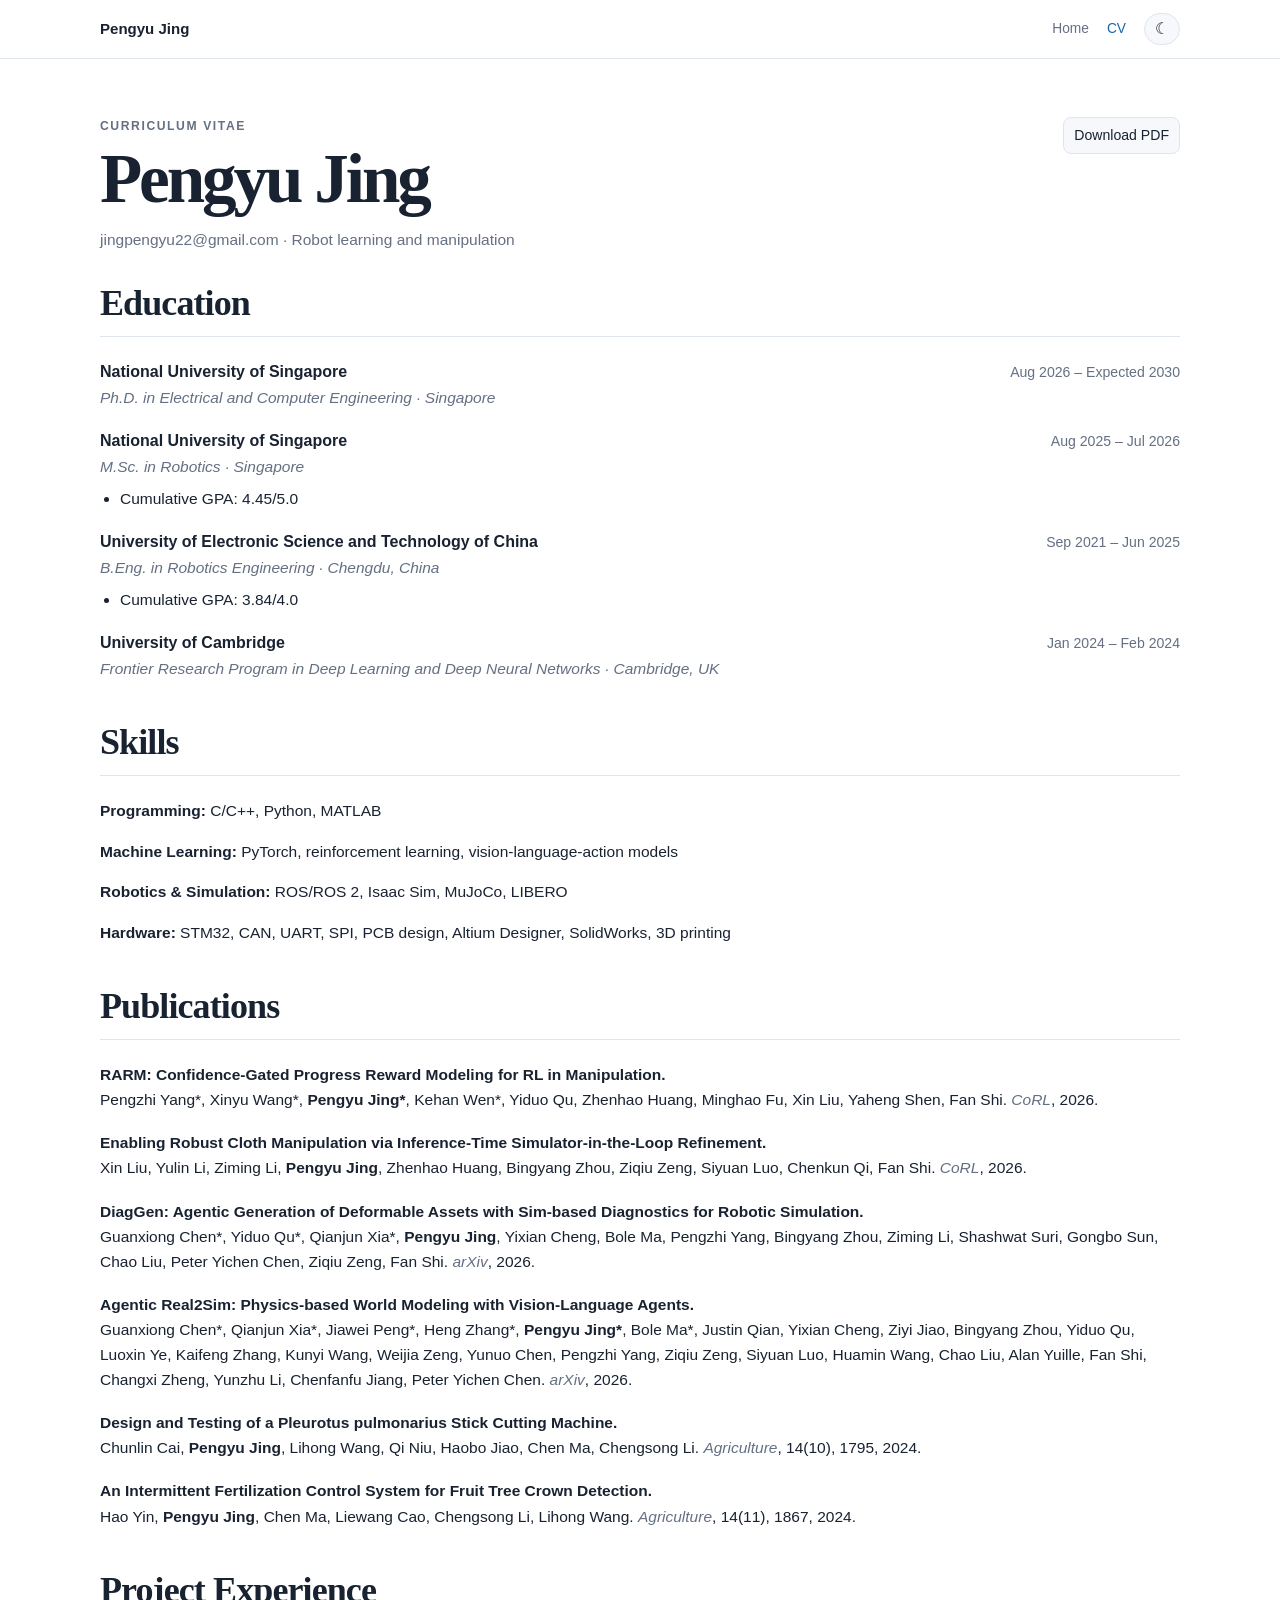
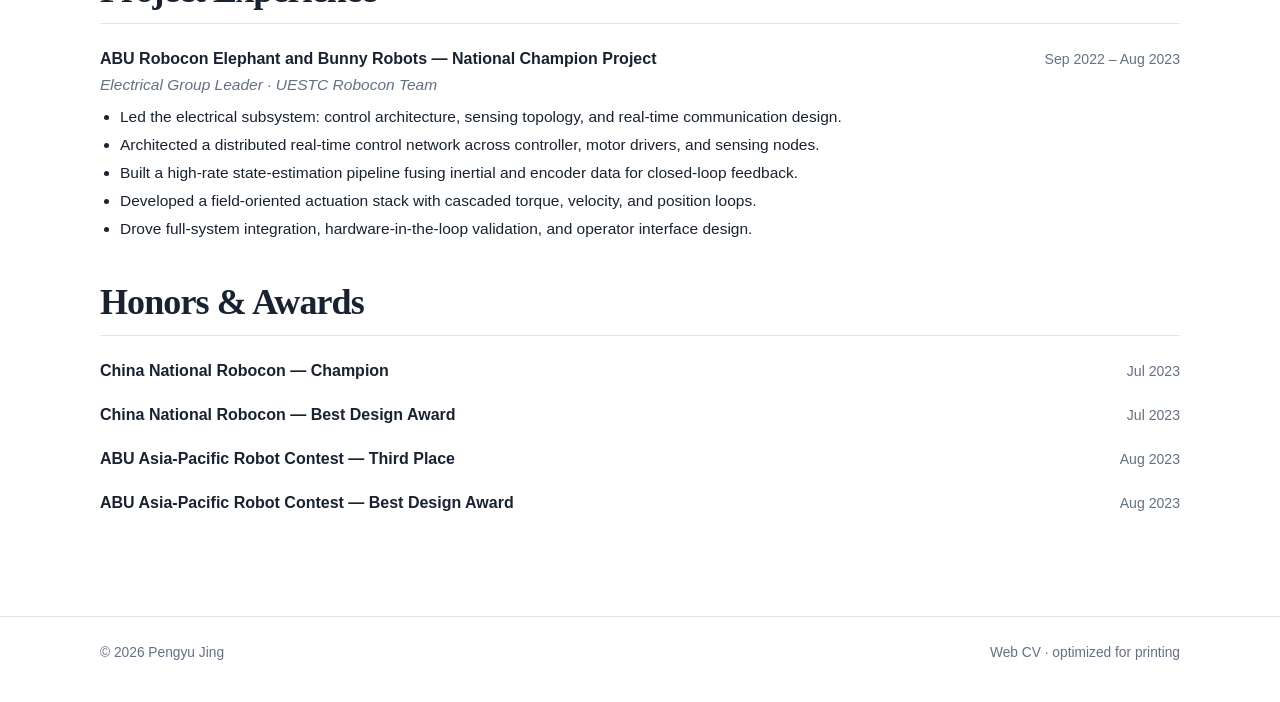
==== commit 111143e0: "Trim the Robocon bullets back to one line each The rewrite that raised these from component lists to" ====
--- a/cv.html
+++ b/cv.html
@@ -79,11 +79,11 @@
       <div class="cv-entry-head"><strong>ABU Robocon Elephant and Bunny Robots — National Champion Project</strong><span>Sep 2022 – Aug 2023</span></div>
       <em>Electrical Group Leader · UESTC Robocon Team</em>
       <ul>
-        <li>Led the electrical subsystem of a two-robot competition platform, owning the control architecture, sensing topology, and real-time communication design end to end.</li>
-        <li>Architected a distributed real-time control network coordinating the central controller, motor drivers, and sensing nodes under hard latency budgets.</li>
-        <li>Built a high-rate state-estimation pipeline fusing inertial and encoder measurements for closed-loop attitude and localization feedback on a fast-moving base.</li>
-        <li>Developed a field-oriented actuation stack with cascaded torque, velocity, and position loops for high-bandwidth, precise motion tracking.</li>
-        <li>Drove full-system integration, hardware-in-the-loop validation, and teleoperation interface design through to the national championship.</li>
+        <li>Led the electrical subsystem: control architecture, sensing topology, and real-time communication design.</li>
+        <li>Architected a distributed real-time control network across controller, motor drivers, and sensing nodes.</li>
+        <li>Built a high-rate state-estimation pipeline fusing inertial and encoder data for closed-loop feedback.</li>
+        <li>Developed a field-oriented actuation stack with cascaded torque, velocity, and position loops.</li>
+        <li>Drove full-system integration, hardware-in-the-loop validation, and operator interface design.</li>
       </ul>
     </div>
   </section>
--- a/assets/style.css
+++ b/assets/style.css
@@ -269,7 +269,6 @@
 /* CV page */
 .cv-header { display: flex; align-items: flex-start; justify-content: space-between; gap: 18px; flex-wrap: wrap; margin: 4px 0 0; }
 .cv-header > div:first-child { flex: 1 1 260px; min-width: 0; }
-main > .cv-header + section { margin-top: 36px; }
 .cv-header p { margin: 6px 0 0; color: var(--muted); }
 .cv-actions { display: flex; gap: 9px; flex-wrap: wrap; flex-shrink: 0; margin-top: 6px; }
 .button {
@@ -286,7 +285,9 @@
   font-size: 0.88rem;
 }
 .button:hover { border-color: var(--accent); color: var(--accent); text-decoration: none; }
-.cv-section { margin-top: 40px; }
+/* beats main > section:not(.hero)'s 72px, which was overriding the intended 40px */
+main > section.cv-section { margin-top: 40px; }
+main > .cv-header + section.cv-section { margin-top: 30px; }
 .cv-entry { margin: 0 0 18px; }
 .cv-entry-head { display: flex; align-items: baseline; justify-content: space-between; gap: 16px; }
 .cv-entry-head strong { font-size: 1rem; }
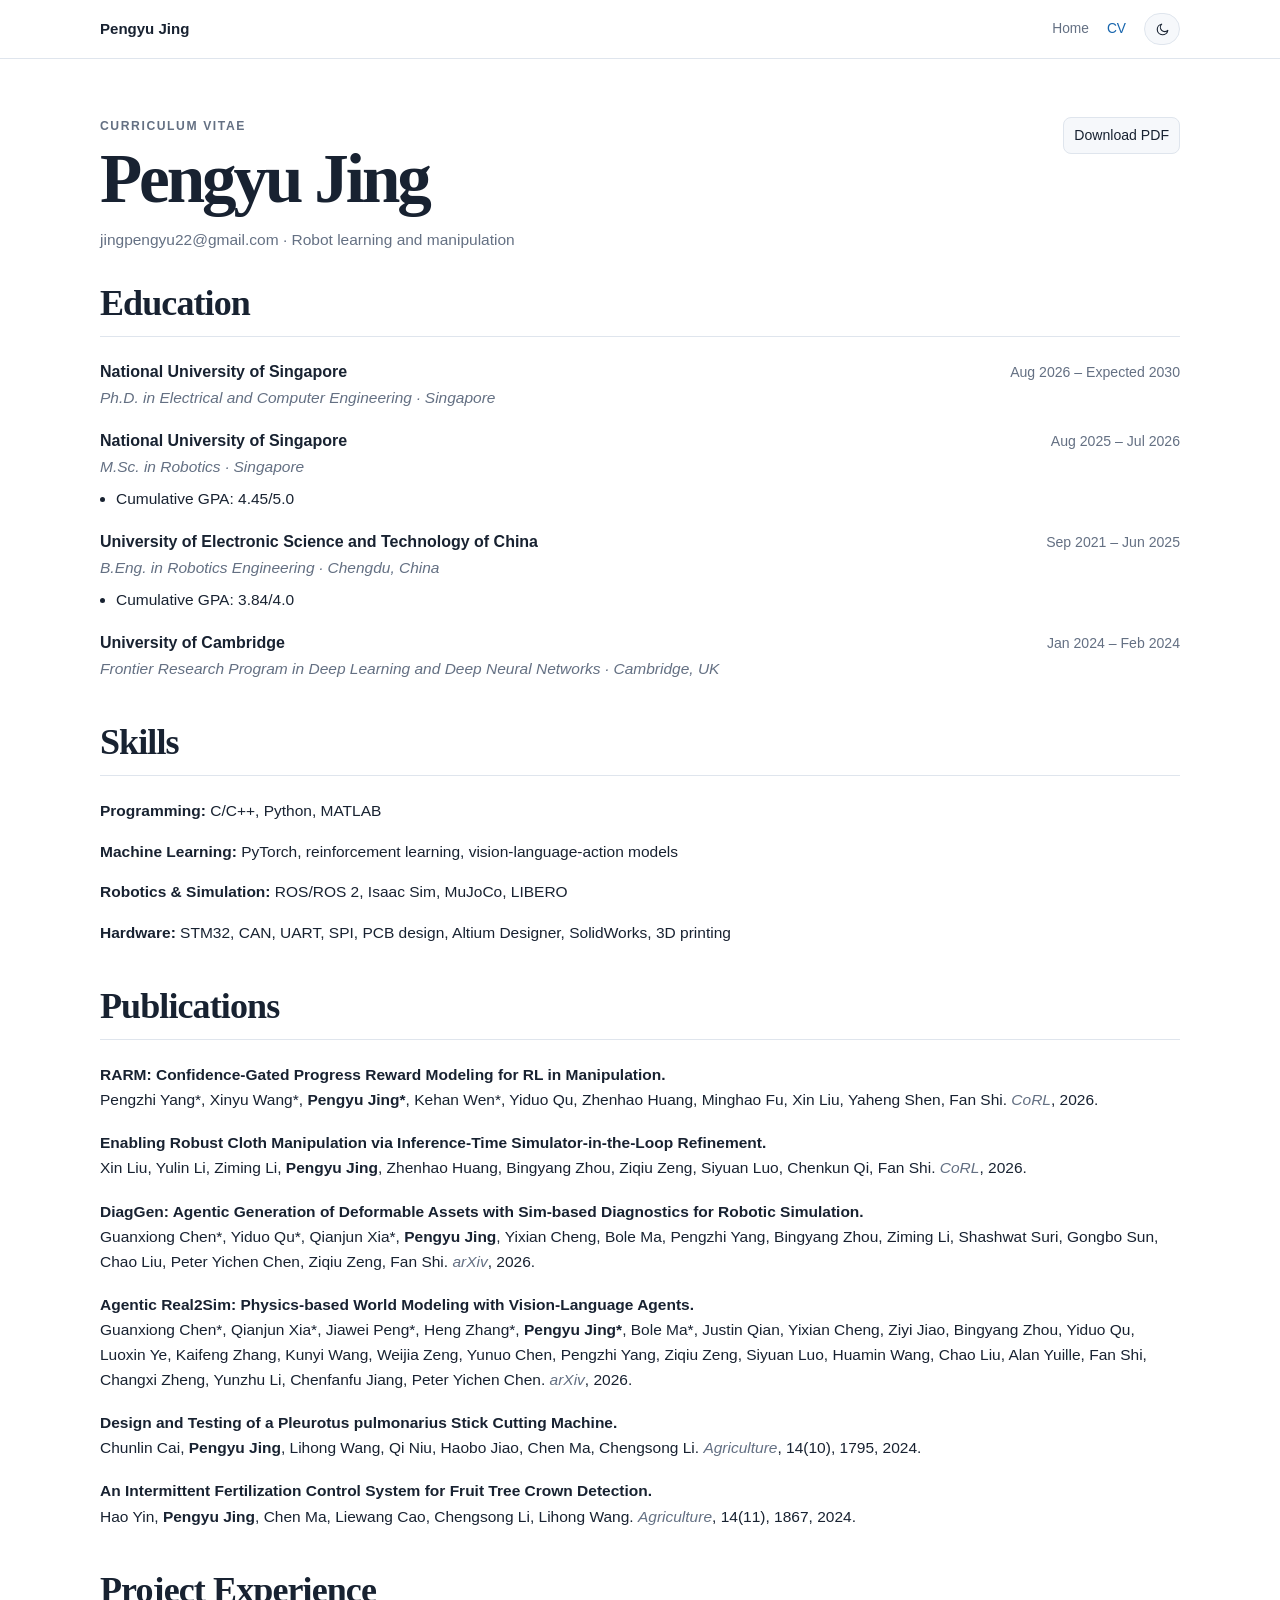
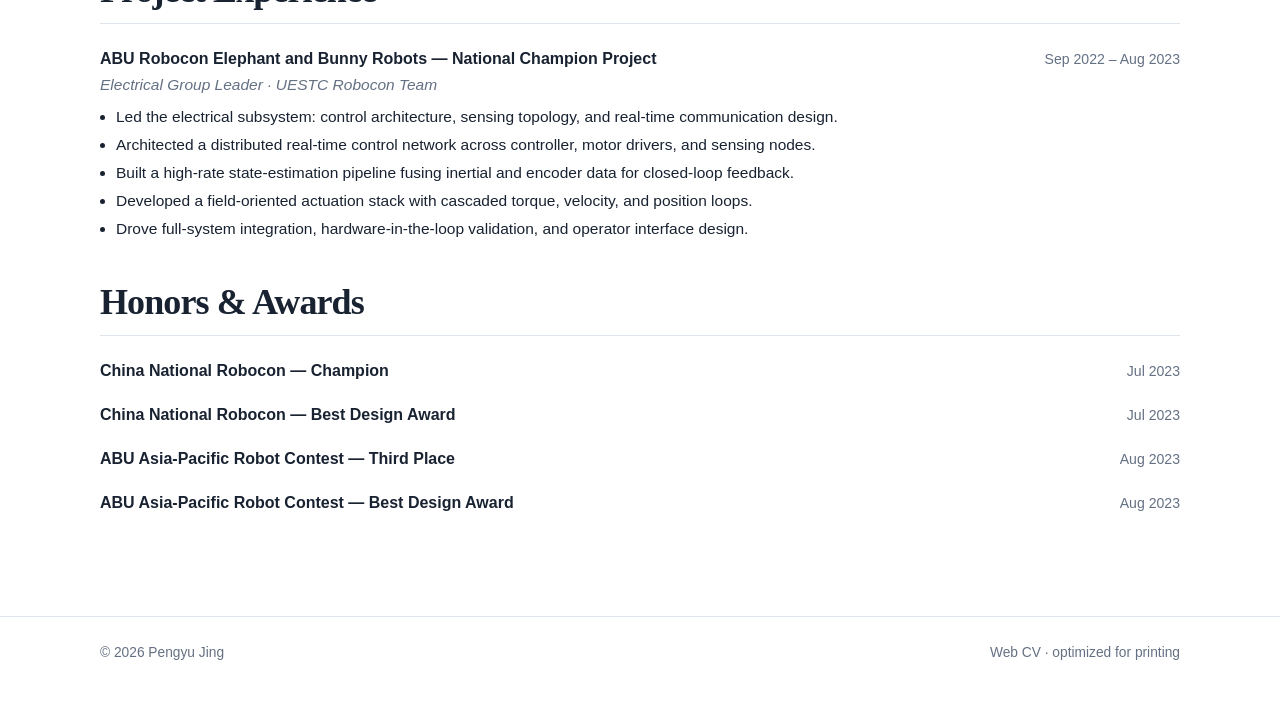
==== commit 49437141: "Draw the theme toggle as SVG instead of a text glyph The nav bar measured perfectly centred: header," ====
--- a/cv.html
+++ b/cv.html
@@ -16,7 +16,7 @@
     <div class="nav-links">
       <a href="index.html">Home</a>
       <a class="active" href="cv.html">CV</a>
-      <button class="theme-button" data-theme-toggle aria-label="Toggle theme">☾</button>
+      <button class="theme-button" data-theme-toggle aria-label="Toggle theme"><svg viewBox="0 0 24 24" width="15" height="15" fill="none" stroke="currentColor" stroke-width="1.8" stroke-linecap="round" stroke-linejoin="round" aria-hidden="true"><path d="M20.5 13.3A8.5 8.5 0 1 1 10.7 3.5a6.6 6.6 0 0 0 9.8 9.8Z"/></svg></button>
     </div>
   </nav>
 </header>
--- a/assets/style.css
+++ b/assets/style.css
@@ -76,6 +76,9 @@
 .nav-links a.active { color: var(--accent); text-decoration: none; }
 
 .theme-button {
+  display: inline-flex;
+  align-items: center;
+  justify-content: center;
   width: 36px;
   height: 32px;
   padding: 0;
@@ -293,7 +296,7 @@
 .cv-entry-head strong { font-size: 1rem; }
 .cv-entry-head span { color: var(--muted); white-space: nowrap; font-size: 0.88rem; }
 .cv-entry em { color: var(--muted); }
-.cv-entry ul { margin: 7px 0 0; padding-left: 1.25rem; }
+.cv-entry ul { margin: 7px 0 0; padding-left: 1rem; }
 .cv-entry li { margin: 3px 0; }
 
 .site-footer {
@@ -331,10 +334,10 @@
 @media (max-width: 520px) {
   .container { width: min(calc(100% - 36px), var(--max-width)); }
   .brand { display: none; }
-  .nav { position: relative; justify-content: flex-start; padding-right: 40px; }
+  .nav { position: relative; justify-content: flex-start; align-items: center; min-height: 46px; padding: 8px 40px 8px 0; }
   .nav-links { width: 100%; justify-content: flex-start; gap: 6px 9px; }
   .nav-links a { font-size: 0.77rem; }
-  .theme-button { position: absolute; right: 0; top: 9px; width: 31px; height: 27px; }
+  .theme-button { position: absolute; right: 0; top: 50%; transform: translateY(-50%); width: 31px; height: 27px; }
   main { padding: 26px 0 48px; }
   main > section:not(.hero) { margin-top: 44px; }
   h2 { margin-bottom: 18px; }
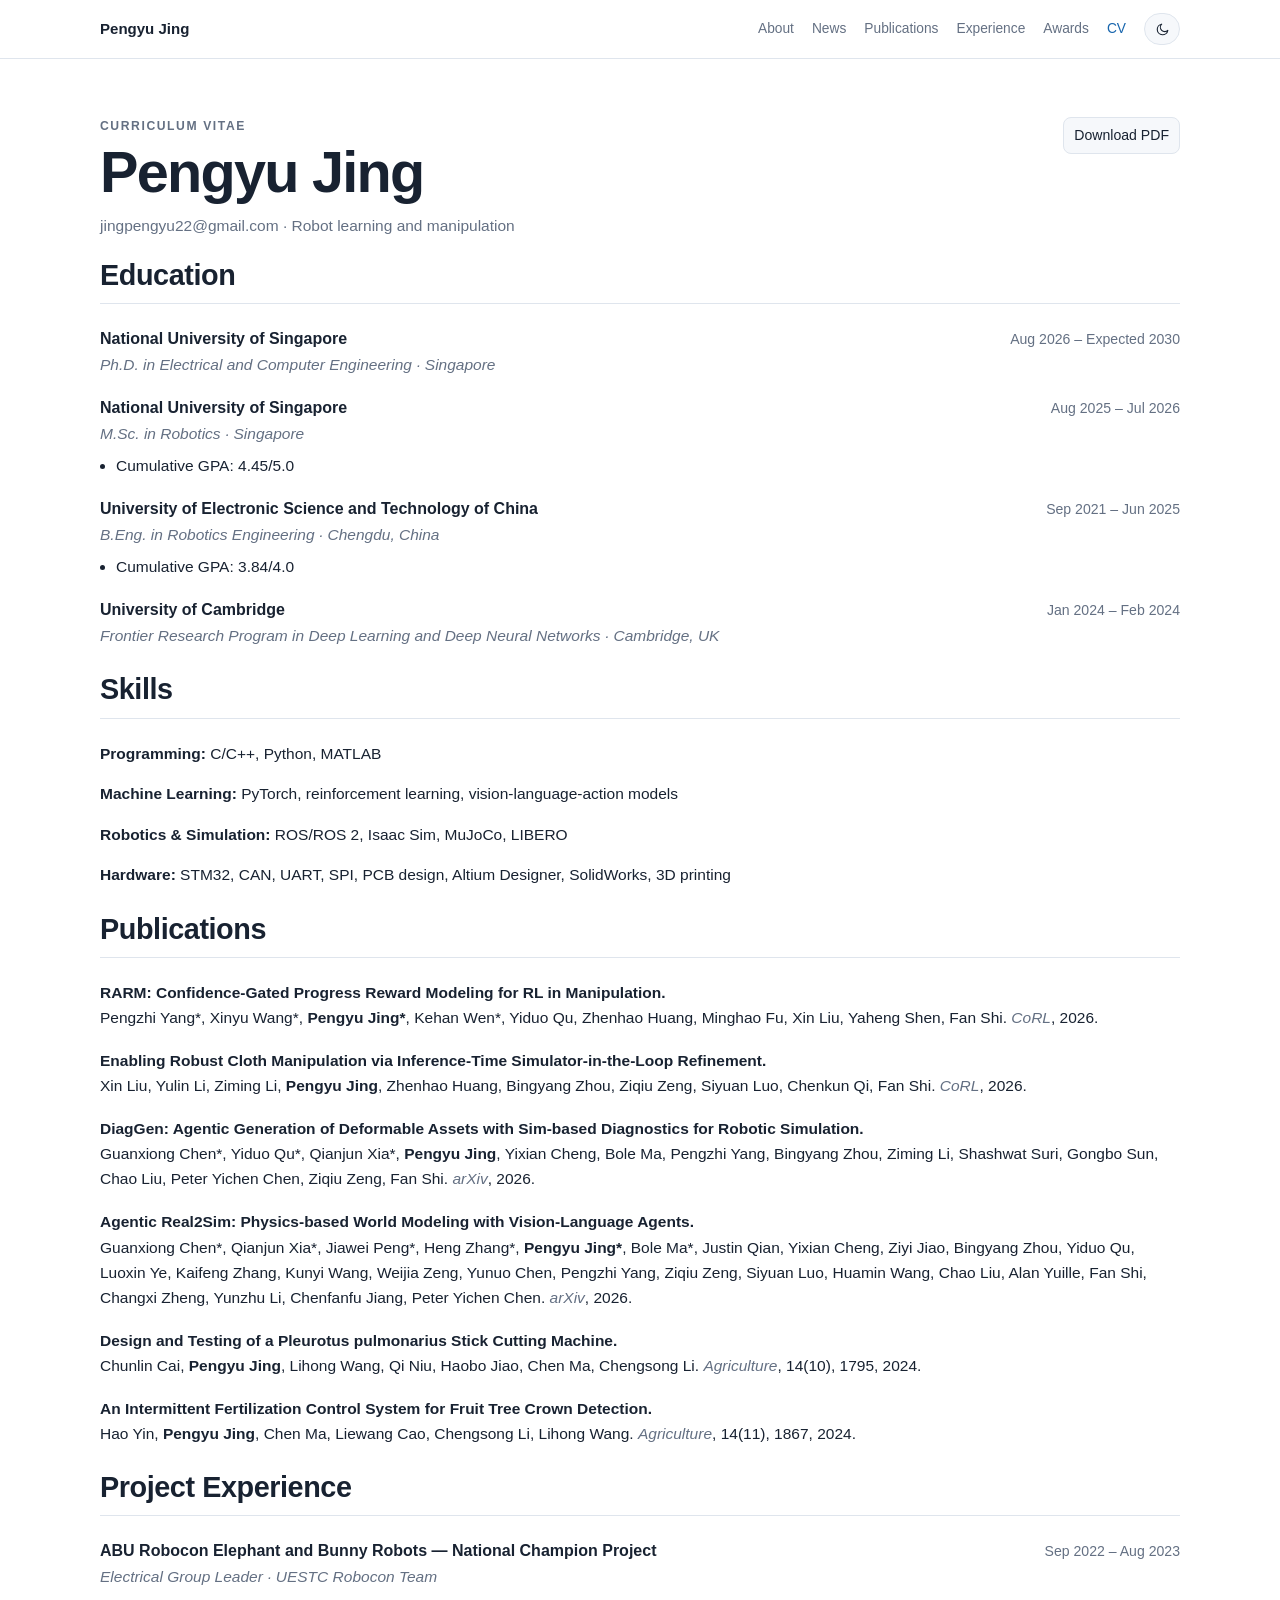
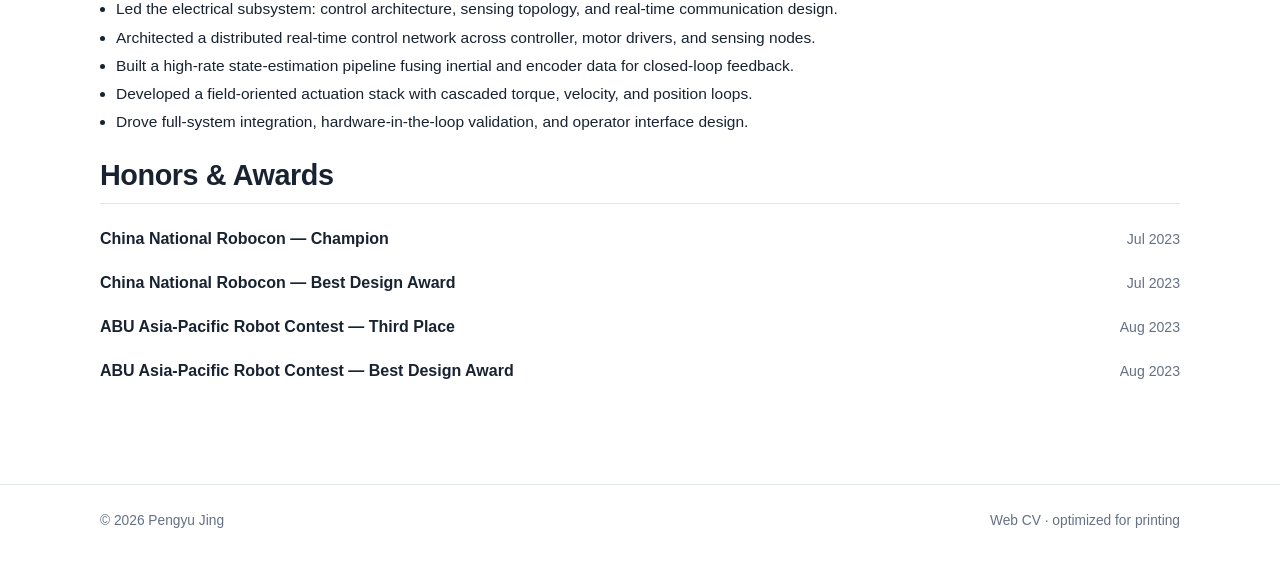
==== commit 3c1afb4a: "Use the homepage navigation on the CV page Co-Authored-By: Claude Opus 5.5 <noreply@anthropic.com>" ====
--- a/cv.html
+++ b/cv.html
@@ -14,7 +14,11 @@
   <nav class="container nav" aria-label="Primary navigation">
     <a class="brand" href="index.html">Pengyu Jing</a>
     <div class="nav-links">
-      <a href="index.html">Home</a>
+      <a href="index.html#about">About</a>
+      <a href="index.html#news">News</a>
+      <a href="index.html#publications">Publications</a>
+      <a href="index.html#experience">Experience</a>
+      <a href="index.html#awards">Awards</a>
       <a class="active" href="cv.html">CV</a>
       <button class="theme-button" data-theme-toggle aria-label="Toggle theme"><svg viewBox="0 0 24 24" width="15" height="15" fill="none" stroke="currentColor" stroke-width="1.8" stroke-linecap="round" stroke-linejoin="round" aria-hidden="true"><path d="M20.5 13.3A8.5 8.5 0 1 1 10.7 3.5a6.6 6.6 0 0 0 9.8 9.8Z"/></svg></button>
     </div>
--- a/assets/style.css
+++ b/assets/style.css
@@ -93,21 +93,24 @@
 
 main { padding: 48px 0 82px; }
 section { scroll-margin-top: 78px; }
-main > section:not(.hero) { margin-top: 72px; }
-
-/* Hero: the portrait floats beside the introduction so later content can naturally
-   use the space beneath it instead of leaving an empty left column. */
-.hero {
-  display: flow-root;
+main > section:not(.hero) { margin-top: 28px; }
+
+/* Hero: the square portrait sits beside the introduction; script.js sizes it to
+   the height of that text so both end on the same line without cropping the
+   photo. The goal line, links and research note run full width beneath them. */
+.hero-top {
+  display: flex;
+  align-items: flex-start;
+  gap: clamp(28px, 3.2vw, 42px);
+  margin-bottom: 16px;
 }
 
 .profile-column {
-  float: left;
-  width: clamp(218px, 23vw, 248px);
-  margin: 1px clamp(28px, 3.2vw, 42px) 18px 0;
+  flex: 0 0 clamp(218px, 23vw, 248px);
 }
 
 .hero-content {
+  flex: 1 1 auto;
   min-width: 0;
 }
 
@@ -132,32 +135,30 @@
 
 h1, h2, h3 { color: var(--text); line-height: 1.22; }
 h1 {
-  margin: 0 0 3px;
-  font-family: Georgia, "Times New Roman", serif;
-  font-size: clamp(3rem, 5.4vw, 4.35rem);
-  letter-spacing: -0.045em;
-  font-weight: 600;
+  margin: 0 0 6px;
+  font-size: clamp(2.6rem, 4.6vw, 3.6rem);
+  letter-spacing: -0.03em;
+  font-weight: 750;
 }
 h2 {
   margin: 0 0 22px;
   padding: 0 0 10px;
   border-bottom: 1px solid var(--line);
-  font-family: Georgia, "Times New Roman", serif;
-  font-size: clamp(1.85rem, 3vw, 2.25rem);
-  letter-spacing: -0.025em;
-  font-weight: 600;
+  font-size: clamp(1.5rem, 2.4vw, 1.8rem);
+  letter-spacing: -0.015em;
+  font-weight: 720;
 }
 h3 { margin: 0 0 6px; font-size: 1rem; }
 
 .hero-role {
-  max-width: 760px;
   margin: 0 0 14px;
   color: var(--muted);
   font-size: 1.04rem;
   line-height: 1.48;
 }
-.hero p:not(.eyebrow):not(.hero-role):not(.highlight-line) { margin: 0 0 12px; }
-.highlight-line { margin: 3px 0 0; font-weight: 760; line-height: 1.5; }
+.hero-content p:not(.eyebrow):not(.hero-role) { margin: 0 0 12px; }
+.hero-content p:not(.eyebrow):not(.hero-role):last-child { margin-bottom: 0; }
+.highlight-line { margin: 0; font-weight: 760; line-height: 1.5; }
 
 .link-row { display: flex; flex-wrap: wrap; gap: 9px; margin-top: 17px; }
 .link-pill {
@@ -270,8 +271,8 @@
 }
 
 /* CV page */
-.cv-header { display: flex; align-items: flex-start; justify-content: space-between; gap: 18px; flex-wrap: wrap; margin: 4px 0 0; }
-.cv-header > div:first-child { flex: 1 1 260px; min-width: 0; }
+.cv-header { display: flex; align-items: flex-start; justify-content: space-between; gap: 18px; margin: 4px 0 0; }
+.cv-header > div:first-child { flex: 1 1 auto; min-width: 0; }
 .cv-header p { margin: 6px 0 0; color: var(--muted); }
 .cv-actions { display: flex; gap: 9px; flex-wrap: wrap; flex-shrink: 0; margin-top: 6px; }
 .button {
@@ -289,8 +290,8 @@
 }
 .button:hover { border-color: var(--accent); color: var(--accent); text-decoration: none; }
 /* beats main > section:not(.hero)'s 72px, which was overriding the intended 40px */
-main > section.cv-section { margin-top: 40px; }
-main > .cv-header + section.cv-section { margin-top: 30px; }
+main > section.cv-section { margin-top: 24px; }
+main > .cv-header + section.cv-section { margin-top: 20px; }
 .cv-entry { margin: 0 0 18px; }
 .cv-entry-head { display: flex; align-items: baseline; justify-content: space-between; gap: 16px; }
 .cv-entry-head strong { font-size: 1rem; }
@@ -309,8 +310,14 @@
 
 @media (max-width: 820px) {
   .container { width: min(calc(100% - 36px), var(--max-width)); }
-  .profile-column { width: 190px; margin-right: 25px; }
-  h1 { font-size: clamp(2.65rem, 7vw, 3.45rem); }
+  /* Too narrow to keep the portrait level with the text beside it: stack them. */
+  .hero-top { display: block; }
+  .profile-column {
+    width: min(72vw, 300px);
+    margin: 0 auto 22px;
+  }
+  .profile-photo { border-radius: 13px; }
+  h1 { font-size: clamp(2.4rem, 6.4vw, 3.1rem); }
   .publication { grid-template-columns: 220px minmax(0, 1fr); gap: 20px; }
   .pub-image { width: 220px; }
 }
@@ -319,19 +326,18 @@
   .nav { padding: 10px 0; align-items: flex-start; }
   .nav-links { justify-content: flex-end; gap: 9px 13px; }
   main { padding: 30px 0 58px; }
-  .hero { display: block; }
-  .profile-column {
-    float: none;
-    width: min(72vw, 300px);
-    margin: 0 auto 22px;
-  }
-  .profile-photo { border-radius: 13px; }
   .publication { grid-template-columns: 1fr; }
   .pub-image { width: 100%; }
-  .timeline-item { grid-template-columns: 1fr; gap: 2px; }
+  .timeline-item { display: block; }
+  .timeline-date { display: inline; margin-right: 8px; }
+  .timeline-copy, .timeline-copy h3 { display: inline; }
+  .timeline-copy p { display: block; }
 }
 
 @media (max-width: 520px) {
+  /* Phones: scale the whole type ramp down a step (most sizes are in rem). */
+  html { font-size: 14px; }
+  body { font-size: 14px; }
   .container { width: min(calc(100% - 36px), var(--max-width)); }
   .brand { display: none; }
   .nav { position: relative; justify-content: flex-start; align-items: center; min-height: 46px; padding: 8px 40px 8px 0; }
@@ -339,12 +345,23 @@
   .nav-links a { font-size: 0.77rem; }
   .theme-button { position: absolute; right: 0; top: 50%; transform: translateY(-50%); width: 31px; height: 27px; }
   main { padding: 26px 0 48px; }
-  main > section:not(.hero) { margin-top: 44px; }
+  main > section:not(.hero) { margin-top: 24px; }
   h2 { margin-bottom: 18px; }
   .profile-column { width: min(70vw, 250px); }
-  h1 { font-size: clamp(2.5rem, 13vw, 3.2rem); }
-  .hero-role { font-size: 0.98rem; }
-  .news-list li { grid-template-columns: 1fr; gap: 2px; padding: 8px 0; }
+  h1 { font-size: clamp(1.75rem, 8vw, 2rem); }
+  .hero-role { font-size: 1rem; }
+  .news-list li { display: block; padding: 8px 0; }
+  .news-date { margin-right: 8px; }
+  /* CV header: the download button sits beside the name only, so the contact
+     line can run the full width beneath both and stay on one line. */
+  .cv-header { display: grid; grid-template-columns: minmax(0, 1fr) auto; gap: 0 12px; }
+  .cv-header > div:first-child { display: contents; }
+  .cv-header .eyebrow, .cv-header h1 { grid-column: 1; }
+  .cv-header .eyebrow { margin-bottom: 12px; }
+  .cv-header h1 { margin-bottom: 0; }
+  .cv-actions { grid-column: 2; grid-row: 1 / span 2; }
+  /* The line is ~27em long: size it to the container width so it fits on one line. */
+  .cv-header p:not(.eyebrow) { grid-column: 1 / -1; margin-top: 6px; font-size: clamp(11px, calc((100vw - 36px) / 28.5), 14px); }
   .awards-grid { grid-template-columns: 1fr; gap: 8px; }
   .award { min-height: 0; padding: 12px 14px; }
 }
